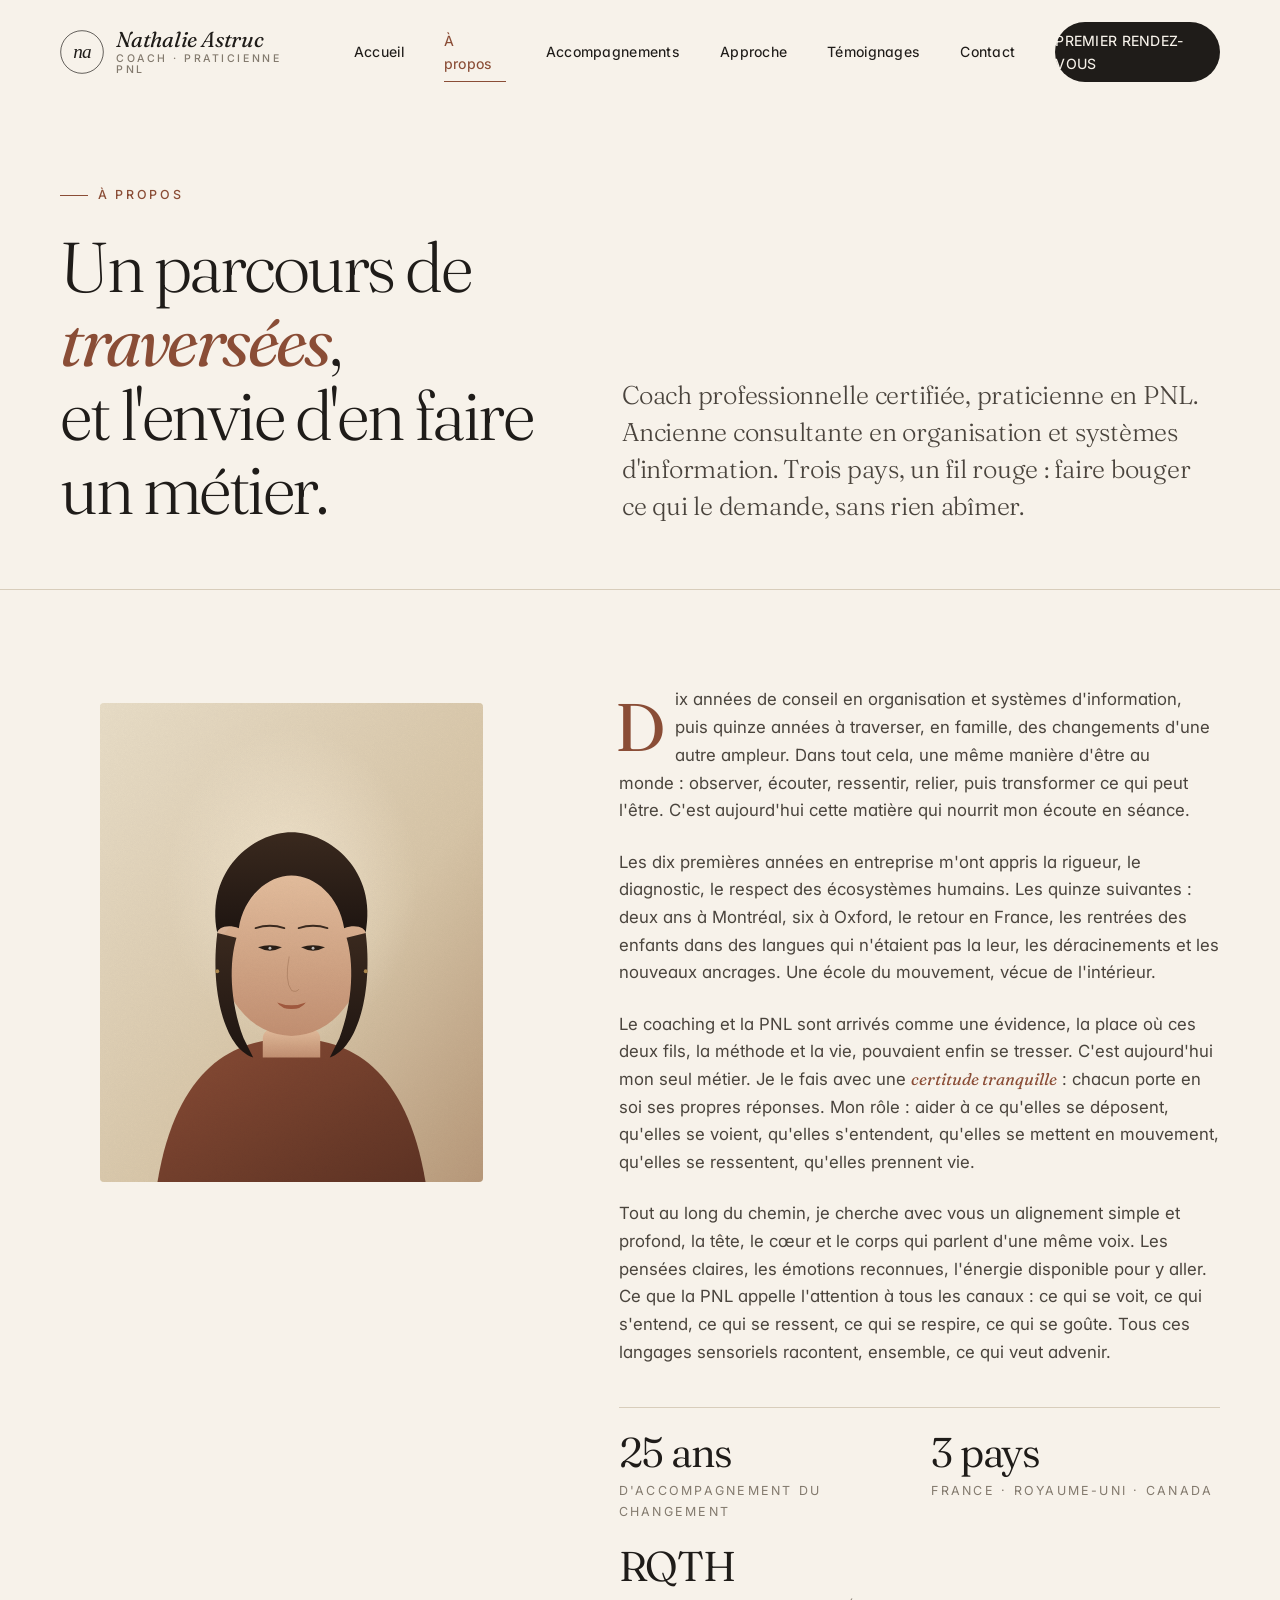
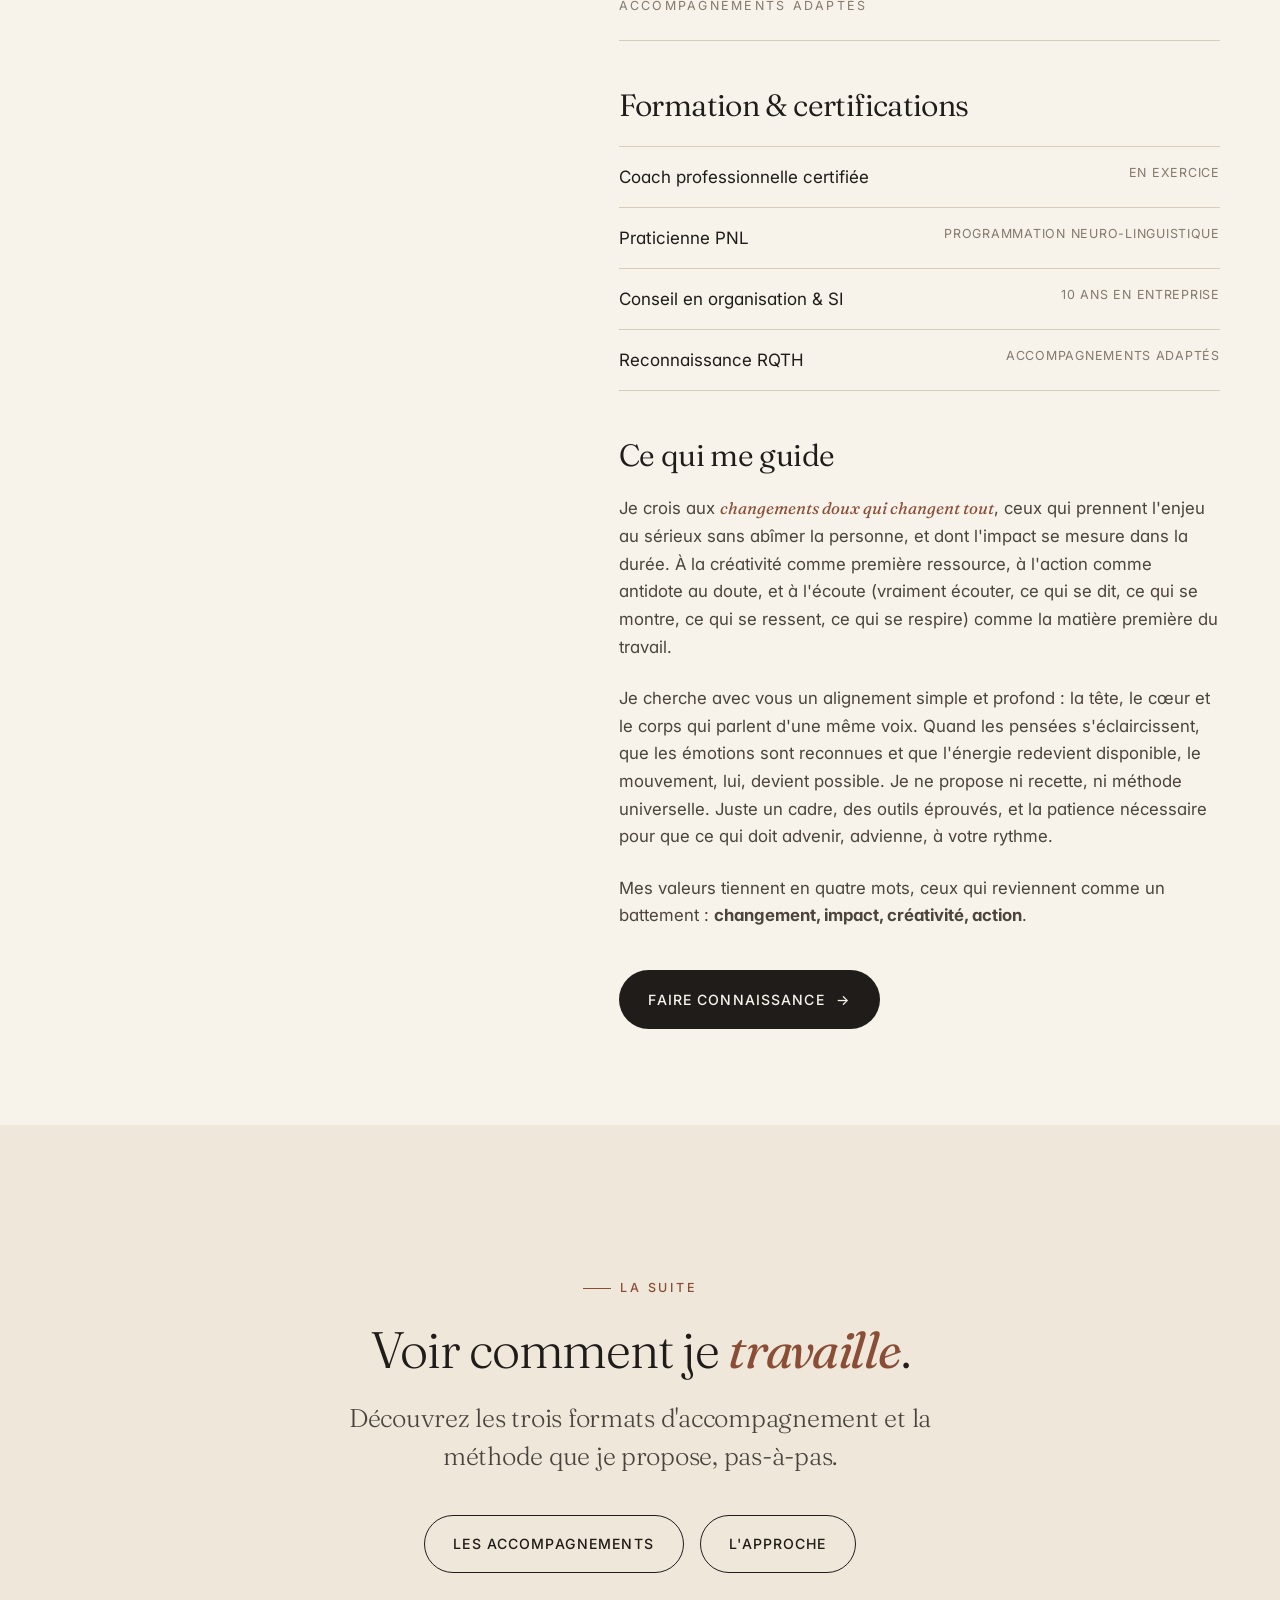
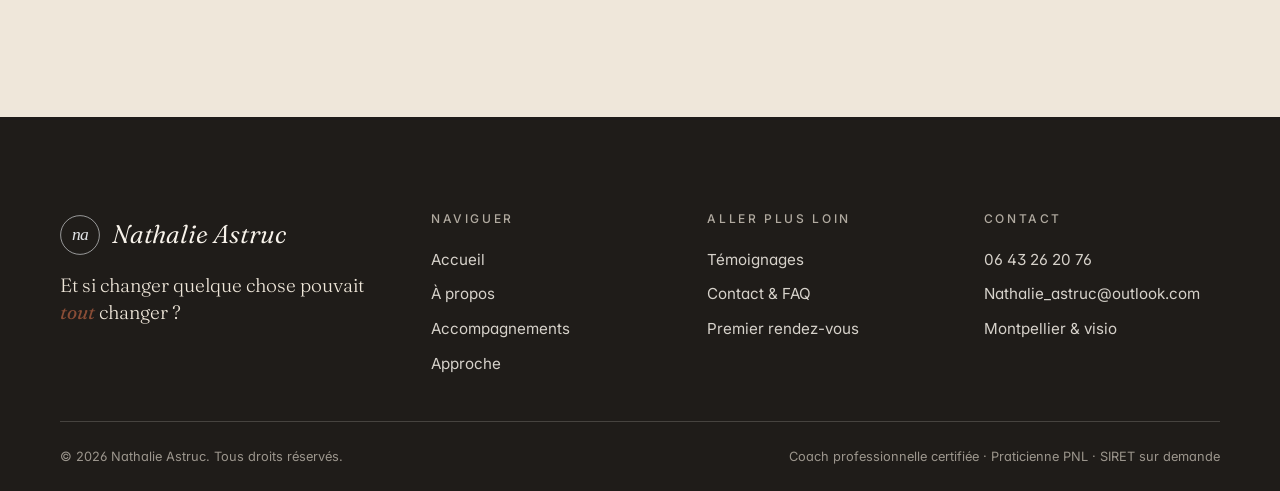
==== a-propos.html @ 358c1687 "Intégrer le logo et appliquer les retours éditoriaux - Intégration du monogramme logo.svg dans le he" ====
<!doctype html>
<html lang="fr">
<head>
<meta charset="utf-8"/>
<meta name="viewport" content="width=device-width, initial-scale=1"/>
<title>À propos · Nathalie Astruc · Coach &amp; praticienne PNL à Montpellier</title>
<meta name="description" content="Le parcours de Nathalie Astruc : 25 ans d'accompagnement du changement, de Montpellier à Oxford et Montréal. Coach professionnelle certifiée, praticienne PNL, ancienne consultante en organisation."/>
<meta name="theme-color" content="#f7f2ea"/>
<link rel="icon" href="assets/favicon.svg" type="image/svg+xml"/>
<link rel="preconnect" href="https://fonts.googleapis.com"/>
<link rel="preconnect" href="https://fonts.gstatic.com" crossorigin/>
<link href="https://fonts.googleapis.com/css2?family=Fraunces:ital,opsz,wght@0,9..144,300;0,9..144,350;0,9..144,400;0,9..144,500;1,9..144,300;1,9..144,400&family=Inter:wght@400;450;500&display=swap" rel="stylesheet"/>
<link rel="stylesheet" href="styles/main.css"/>
</head>
<body>

<header class="site-header" id="siteHeader">
  <div class="container nav-inner">
    <a class="brand" href="index.html" aria-label="Nathalie Astruc, accueil">
      <img class="brand-mark" src="assets/logo.svg" alt=""/>
      <span class="brand-text">
        <span class="b-name">Nathalie Astruc</span>
        <span class="b-role">Coach &middot; Praticienne PNL</span>
      </span>
    </a>
    <button class="nav-toggle" aria-expanded="false" aria-controls="primaryNav" aria-label="Ouvrir le menu">
      <span></span><span></span><span></span>
    </button>
    <nav class="nav" id="primaryNav" aria-label="Principale">
      <a href="index.html">Accueil</a>
      <a href="a-propos.html" aria-current="page">À propos</a>
      <a href="services.html">Accompagnements</a>
      <a href="approche.html">Approche</a>
      <a href="temoignages.html">Témoignages</a>
      <a href="contact.html">Contact</a>
      <a class="nav-cta" href="https://calendly.com/nathalie_astruc" target="_blank" rel="noopener">Premier rendez-vous</a>
    </nav>
  </div>
</header>

<main>

  <section class="page-hero">
    <div class="container">
      <div class="reveal">
        <span class="eyebrow">À propos</span>
        <h1>Un parcours de <em>traversées</em>,<br/>et l'envie d'en faire un métier.</h1>
      </div>
      <p class="lede reveal">Coach professionnelle certifiée, praticienne en PNL. Ancienne consultante en organisation et systèmes d'information. Trois pays, un fil rouge&nbsp;: faire bouger ce qui le demande, sans rien abîmer.</p>
    </div>
  </section>

  <section>
    <div class="container">
      <div class="bio reveal">
        <figure class="bio-portrait">
          <img src="assets/photo-1.jpg" alt="Portrait de Nathalie Astruc" onerror="this.onerror=null;this.src='assets/portrait.svg';"/>
        </figure>
        <div class="bio-text">
          <p>Dix années de conseil en organisation et systèmes d'information, puis quinze années à traverser, en famille, des changements d'une autre ampleur. Dans tout cela, une même manière d'être au monde&nbsp;: observer, écouter, ressentir, relier, puis transformer ce qui peut l'être. C'est aujourd'hui cette matière qui nourrit mon écoute en séance.</p>

          <p>Les dix premières années en entreprise m'ont appris la rigueur, le diagnostic, le respect des écosystèmes humains. Les quinze suivantes&nbsp;: deux ans à Montréal, six à Oxford, le retour en France, les rentrées des enfants dans des langues qui n'étaient pas la leur, les déracinements et les nouveaux ancrages. Une école du mouvement, vécue de l'intérieur.</p>

          <p>Le coaching et la PNL sont arrivés comme une évidence, la place où ces deux fils, la méthode et la vie, pouvaient enfin se tresser. C'est aujourd'hui mon seul métier. Je le fais avec une <em>certitude tranquille</em>&nbsp;: chacun porte en soi ses propres réponses. Mon rôle&nbsp;: aider à ce qu'elles se déposent, qu'elles se voient, qu'elles s'entendent, qu'elles se mettent en mouvement, qu'elles se ressentent, qu'elles prennent vie.</p>

          <p>Tout au long du chemin, je cherche avec vous un alignement simple et profond, la tête, le cœur et le corps qui parlent d'une même voix. Les pensées claires, les émotions reconnues, l'énergie disponible pour y aller. Ce que la PNL appelle l'attention à tous les canaux&nbsp;: ce qui se voit, ce qui s'entend, ce qui se ressent, ce qui se respire, ce qui se goûte. Tous ces langages sensoriels racontent, ensemble, ce qui veut advenir.</p>

          <div class="facts">
            <div class="fact">
              <span class="num">25 ans</span>
              <span class="lbl">d'accompagnement du changement</span>
            </div>
            <div class="fact">
              <span class="num">3 pays</span>
              <span class="lbl">France · Royaume-Uni · Canada</span>
            </div>
            <div class="fact">
              <span class="num">RQTH</span>
              <span class="lbl">accompagnements adaptés</span>
            </div>
          </div>

          <h3 style="margin-top:3rem">Formation &amp; certifications</h3>
          <ul class="contact-list" style="margin-top:1rem">
            <li><span>Coach professionnelle certifiée</span><span class="lbl">en exercice</span></li>
            <li><span>Praticienne PNL</span><span class="lbl">programmation neuro-linguistique</span></li>
            <li><span>Conseil en organisation &amp; SI</span><span class="lbl">10 ans en entreprise</span></li>
            <li><span>Reconnaissance RQTH</span><span class="lbl">accompagnements adaptés</span></li>
          </ul>

          <h3 style="margin-top:3rem">Ce qui me guide</h3>
          <p>Je crois aux <em>changements doux qui changent tout</em>, ceux qui prennent l'enjeu au sérieux sans abîmer la personne, et dont l'impact se mesure dans la durée. À la créativité comme première ressource, à l'action comme antidote au doute, et à l'écoute (vraiment écouter, ce qui se dit, ce qui se montre, ce qui se ressent, ce qui se respire) comme la matière première du travail.</p>

          <p>Je cherche avec vous un alignement simple et profond&nbsp;: la tête, le cœur et le corps qui parlent d'une même voix. Quand les pensées s'éclaircissent, que les émotions sont reconnues et que l'énergie redevient disponible, le mouvement, lui, devient possible. Je ne propose ni recette, ni méthode universelle. Juste un cadre, des outils éprouvés, et la patience nécessaire pour que ce qui doit advenir, advienne, à votre rythme.</p>

          <p>Mes valeurs tiennent en quatre mots, ceux qui reviennent comme un battement&nbsp;: <strong>changement, impact, créativité, action</strong>.</p>

          <div style="margin-top:2.5rem">
            <a class="btn btn-primary" href="https://calendly.com/nathalie_astruc" target="_blank" rel="noopener">Faire connaissance <span class="arrow">→</span></a>
          </div>
        </div>
      </div>
    </div>
  </section>

  <section class="alt cta-band">
    <div class="container container-narrow reveal">
      <span class="eyebrow" style="justify-content:center">La suite</span>
      <h2 style="font-weight:300">Voir comment je <em>travaille</em>.</h2>
      <p class="lede">Découvrez les trois formats d'accompagnement et la méthode que je propose, pas-à-pas.</p>
      <div style="display:flex; gap:1rem; justify-content:center; flex-wrap:wrap">
        <a class="btn btn-ghost" href="services.html">Les accompagnements</a>
        <a class="btn btn-ghost" href="approche.html">L'approche</a>
      </div>
    </div>
  </section>

</main>

<footer class="site-footer">
  <div class="container">
    <div class="footer-top">
      <div>
        <p class="footer-brand"><img class="footer-mark" src="assets/logo.svg" alt=""/>Nathalie Astruc</p>
        <p class="footer-tagline">Et si changer quelque chose pouvait <em>tout</em> changer&nbsp;?</p>
      </div>
      <div>
        <h4>Naviguer</h4>
        <a href="index.html">Accueil</a>
        <a href="a-propos.html">À propos</a>
        <a href="services.html">Accompagnements</a>
        <a href="approche.html">Approche</a>
      </div>
      <div>
        <h4>Aller plus loin</h4>
        <a href="temoignages.html">Témoignages</a>
        <a href="contact.html">Contact &amp; FAQ</a>
        <a href="https://calendly.com/nathalie_astruc" target="_blank" rel="noopener">Premier rendez-vous</a>
      </div>
      <div>
        <h4>Contact</h4>
        <a href="tel:+33643262076">06&nbsp;43&nbsp;26&nbsp;20&nbsp;76</a>
        <a href="mailto:Nathalie_astruc@outlook.com">Nathalie_astruc@outlook.com</a>
        <a href="#">Montpellier &amp; visio</a>
      </div>
    </div>
    <div class="footer-bottom">
      <span>© <span id="year">2026</span> Nathalie Astruc. Tous droits réservés.</span>
      <span>Coach professionnelle certifiée &middot; Praticienne PNL &middot; SIRET sur demande</span>
    </div>
  </div>
</footer>

<script src="scripts/main.js" defer></script>
</body>
</html>
---- styles/main.css ----
/* ==========================================================================
   Nathalie Astruc — Coach Professionnelle Certifiée & Praticienne PNL
   Design system : éditorial, terreux, généreux, haut de gamme.
   ========================================================================== */

/* --------------------------------------------------------------------------
   1. Tokens
   -------------------------------------------------------------------------- */
:root {
  /* Palette */
  --c-paper: #f7f2ea;
  --c-paper-2: #efe7da;
  --c-ink: #1f1c19;
  --c-ink-soft: #4a443d;
  --c-muted: #837a6e;
  --c-line: #d8cdbb;
  --c-terracotta: #b86b4d;
  --c-terracotta-deep: #8a4d36;
  --c-sage: #7d8a6c;
  --c-gold: #b08a4f;

  /* Typo */
  --f-serif: 'Fraunces', 'Cormorant Garamond', 'Playfair Display', Georgia, serif;
  --f-sans: 'Inter', -apple-system, BlinkMacSystemFont, 'Helvetica Neue', Arial, sans-serif;

  /* Espace */
  --space-1: 0.5rem;
  --space-2: 1rem;
  --space-3: 1.5rem;
  --space-4: 2.5rem;
  --space-5: 4rem;
  --space-6: 6rem;
  --space-7: 9rem;

  --radius: 2px;
  --radius-lg: 6px;

  --t-fast: 220ms cubic-bezier(.2,.7,.3,1);
  --t-med: 480ms cubic-bezier(.2,.7,.3,1);
  --t-slow: 900ms cubic-bezier(.2,.7,.3,1);

  --container: 1240px;
  --container-narrow: 880px;
}

/* --------------------------------------------------------------------------
   2. Reset & base
   -------------------------------------------------------------------------- */
*, *::before, *::after { box-sizing: border-box; }
html { -webkit-text-size-adjust: 100%; scroll-behavior: smooth; }
body {
  margin: 0;
  background: var(--c-paper);
  color: var(--c-ink);
  font-family: var(--f-sans);
  font-size: 17px;
  line-height: 1.65;
  font-weight: 400;
  font-feature-settings: 'ss01', 'cv11';
  -webkit-font-smoothing: antialiased;
  text-rendering: optimizeLegibility;
}
img, svg { display: block; max-width: 100%; height: auto; }
a { color: inherit; text-decoration: none; }
button { font: inherit; cursor: pointer; border: none; background: none; color: inherit; }
::selection { background: var(--c-terracotta); color: var(--c-paper); }

/* --------------------------------------------------------------------------
   3. Typographie
   -------------------------------------------------------------------------- */
h1, h2, h3, h4, h5 {
  font-family: var(--f-serif);
  font-weight: 350;
  letter-spacing: -0.02em;
  line-height: 1.05;
  margin: 0 0 var(--space-3);
  color: var(--c-ink);
}
h1 {
  font-size: clamp(2.6rem, 6vw, 5.4rem);
  font-weight: 300;
  letter-spacing: -0.035em;
}
h2 {
  font-size: clamp(2rem, 4vw, 3.4rem);
  letter-spacing: -0.025em;
}
h3 { font-size: clamp(1.4rem, 2.4vw, 2rem); }
h4 { font-size: 1.15rem; font-family: var(--f-sans); font-weight: 500; letter-spacing: 0.02em; text-transform: uppercase; }

p { margin: 0 0 1.1em; }
.lede {
  font-family: var(--f-serif);
  font-weight: 300;
  font-size: clamp(1.25rem, 2vw, 1.65rem);
  line-height: 1.45;
  color: var(--c-ink-soft);
  letter-spacing: -0.01em;
}

.eyebrow {
  display: inline-flex;
  align-items: center;
  gap: 0.6rem;
  font-family: var(--f-sans);
  font-size: 0.78rem;
  font-weight: 500;
  letter-spacing: 0.22em;
  text-transform: uppercase;
  color: var(--c-terracotta-deep);
  margin-bottom: var(--space-3);
}
.eyebrow::before {
  content: "";
  width: 28px;
  height: 1px;
  background: currentColor;
  display: inline-block;
}

em, .italic {
  font-style: italic;
  font-family: var(--f-serif);
  color: var(--c-terracotta-deep);
  font-weight: 400;
}

/* --------------------------------------------------------------------------
   4. Layout
   -------------------------------------------------------------------------- */
.container {
  width: 100%;
  max-width: var(--container);
  margin: 0 auto;
  padding: 0 var(--space-4);
}
.container-narrow { max-width: var(--container-narrow); }

section { padding: var(--space-6) 0; }
section.tight { padding: var(--space-5) 0; }

.row {
  display: grid;
  gap: var(--space-5);
}
.row-2 { grid-template-columns: repeat(2, 1fr); }
.row-3 { grid-template-columns: repeat(3, 1fr); }
@media (max-width: 880px) {
  .row-2, .row-3 { grid-template-columns: 1fr; }
  section { padding: var(--space-5) 0; }
}

.divider {
  height: 1px;
  background: var(--c-line);
  border: 0;
  margin: 0;
}

/* --------------------------------------------------------------------------
   5. Boutons
   -------------------------------------------------------------------------- */
.btn {
  display: inline-flex;
  align-items: center;
  gap: 0.7rem;
  padding: 1.05rem 1.8rem;
  font-family: var(--f-sans);
  font-size: 0.88rem;
  font-weight: 500;
  letter-spacing: 0.08em;
  text-transform: uppercase;
  border-radius: 999px;
  transition: transform var(--t-fast), background var(--t-fast), color var(--t-fast), box-shadow var(--t-fast);
  cursor: pointer;
  border: 1px solid transparent;
}
.btn .arrow {
  display: inline-block;
  transition: transform var(--t-fast);
}
.btn:hover .arrow { transform: translateX(4px); }

.btn-primary {
  background: var(--c-ink);
  color: var(--c-paper);
}
.btn-primary:hover {
  background: var(--c-terracotta-deep);
  transform: translateY(-1px);
}

.btn-ghost {
  border-color: var(--c-ink);
  color: var(--c-ink);
  background: transparent;
}
.btn-ghost:hover {
  background: var(--c-ink);
  color: var(--c-paper);
}

.btn-link {
  padding: 0;
  border-radius: 0;
  background: transparent;
  border-bottom: 1px solid var(--c-ink);
  padding-bottom: 4px;
  text-transform: none;
  letter-spacing: 0;
  font-family: var(--f-serif);
  font-style: italic;
  font-size: 1.05rem;
  font-weight: 400;
}
.btn-link:hover { color: var(--c-terracotta-deep); border-color: var(--c-terracotta-deep); }

/* --------------------------------------------------------------------------
   6. Header / Nav
   -------------------------------------------------------------------------- */
.site-header {
  position: fixed;
  top: 0; left: 0; right: 0;
  z-index: 100;
  padding: 1.4rem 0;
  background: transparent;
  transition: background var(--t-fast), padding var(--t-fast), box-shadow var(--t-fast);
}
.site-header.scrolled {
  background: rgba(247, 242, 234, 0.96);
  padding: 0.9rem 0;
  box-shadow: 0 1px 0 var(--c-line);
}
.nav-inner {
  display: flex;
  align-items: center;
  justify-content: space-between;
  gap: var(--space-4);
}
.brand {
  font-family: var(--f-serif);
  font-size: 1.35rem;
  font-weight: 400;
  letter-spacing: -0.01em;
  line-height: 1;
  display: flex;
  align-items: center;
  gap: 0.75rem;
}
.brand-mark {
  width: 44px;
  height: 44px;
  flex: none;
  display: block;
}
.brand-text {
  display: flex;
  flex-direction: column;
}
.brand .b-name { font-style: italic; }
.brand .b-role {
  font-family: var(--f-sans);
  font-size: 0.66rem;
  font-weight: 500;
  letter-spacing: 0.24em;
  text-transform: uppercase;
  color: var(--c-muted);
  margin-top: 4px;
}

.nav {
  display: flex;
  align-items: center;
  gap: var(--space-4);
}
.nav a {
  font-size: 0.88rem;
  font-weight: 450;
  letter-spacing: 0.02em;
  position: relative;
  padding: 0.4rem 0;
  transition: color var(--t-fast);
}
.nav a::after {
  content: "";
  position: absolute;
  left: 0; bottom: 0;
  height: 1px; width: 0;
  background: var(--c-terracotta-deep);
  transition: width var(--t-med);
}
.nav a:hover::after,
.nav a[aria-current="page"]::after { width: 100%; }
.nav a[aria-current="page"] { color: var(--c-terracotta-deep); }

.nav-cta {
  padding: 0.7rem 1.2rem;
  font-size: 0.78rem;
  font-weight: 500;
  letter-spacing: 0.12em;
  text-transform: uppercase;
  border-radius: 999px;
  background: var(--c-ink);
  color: var(--c-paper) !important;
  transition: background var(--t-fast);
}
.nav-cta:hover { background: var(--c-terracotta-deep); }
.nav-cta::after { display: none; }

.nav-toggle { display: none; width: 36px; height: 36px; }
.nav-toggle span {
  display: block; width: 22px; height: 1px; background: var(--c-ink);
  margin: 6px auto;
  transition: transform var(--t-fast);
}

@media (max-width: 880px) {
  .nav-toggle { display: block; }
  .nav {
    position: fixed;
    inset: 0;
    background: var(--c-paper);
    flex-direction: column;
    justify-content: center;
    align-items: center;
    gap: var(--space-3);
    transform: translateY(-100%);
    transition: transform var(--t-med);
  }
  .nav.is-open { transform: translateY(0); }
  .nav a { font-size: 1.6rem; font-family: var(--f-serif); font-weight: 350; }
  .nav-cta { font-family: var(--f-sans); font-size: 0.85rem; padding: 0.9rem 1.6rem; }
}

/* --------------------------------------------------------------------------
   7. Hero
   -------------------------------------------------------------------------- */
.hero {
  position: relative;
  min-height: 100vh;
  padding-top: 8rem;
  padding-bottom: var(--space-6);
  display: flex;
  align-items: center;
  overflow: hidden;
}
.hero-grid {
  display: grid;
  grid-template-columns: 1.1fr 1fr;
  gap: var(--space-5);
  align-items: center;
  width: 100%;
}
.hero-text { max-width: 36rem; }
.hero h1 {
  margin-bottom: var(--space-3);
}
.hero h1 .accent {
  font-style: italic;
  color: var(--c-terracotta-deep);
}
.hero-meta {
  display: flex;
  flex-wrap: wrap;
  gap: var(--space-3);
  align-items: center;
  margin-top: var(--space-4);
  color: var(--c-muted);
  font-size: 0.85rem;
  letter-spacing: 0.02em;
}
.hero-meta .dot {
  width: 4px; height: 4px; background: var(--c-muted); border-radius: 50%;
}

.hero-cta {
  display: flex;
  flex-wrap: wrap;
  gap: var(--space-2);
  margin-top: var(--space-4);
}

.hero-portrait {
  position: relative;
  aspect-ratio: 4/5;
  background: var(--c-paper-2);
  border-radius: 4px;
  overflow: hidden;
}
.hero-portrait img {
  width: 100%; height: 100%; object-fit: cover;
  filter: saturate(0.92) contrast(0.98);
}
.hero-portrait::after {
  content: "";
  position: absolute; inset: 0;
  background: linear-gradient(180deg, transparent 65%, rgba(31,28,25,0.18));
  pointer-events: none;
}
.hero-tag {
  position: absolute;
  bottom: var(--space-3);
  left: var(--space-3);
  font-family: var(--f-serif);
  font-style: italic;
  font-size: 1rem;
  color: var(--c-paper);
  letter-spacing: 0.01em;
  text-shadow: 0 2px 18px rgba(0,0,0,0.4);
}

@media (max-width: 880px) {
  .hero { min-height: auto; padding-top: 7rem; }
  .hero-grid { grid-template-columns: 1fr; }
  .hero-portrait { order: -1; aspect-ratio: 3/4; max-height: 60vh; }
}

/* Floating mark */
.mark {
  position: absolute;
  font-family: var(--f-serif);
  font-style: italic;
  font-size: clamp(8rem, 22vw, 18rem);
  line-height: 0.8;
  color: var(--c-paper-2);
  z-index: 0;
  pointer-events: none;
  user-select: none;
}
.mark.tr { top: 8rem; right: -4rem; }
.mark.bl { bottom: -3rem; left: -4rem; }

/* --------------------------------------------------------------------------
   8. Sections génériques
   -------------------------------------------------------------------------- */
.section-head {
  display: grid;
  grid-template-columns: 1fr 1.5fr;
  gap: var(--space-5);
  margin-bottom: var(--space-5);
  align-items: end;
}
.section-head .lede { margin: 0; }
@media (max-width: 880px) {
  .section-head { grid-template-columns: 1fr; gap: var(--space-2); margin-bottom: var(--space-4); }
}

.alt {
  background: var(--c-paper-2);
}
.dark {
  background: var(--c-ink);
  color: var(--c-paper);
}
.dark h1, .dark h2, .dark h3 { color: var(--c-paper); }
.dark .eyebrow { color: var(--c-paper-2); opacity: 0.85; }
.dark p, .dark .lede { color: var(--c-paper); }
.dark .lede { opacity: 0.92; }
.dark .testimonial-quote { color: var(--c-paper); }
.dark .testimonial-author { color: var(--c-paper-2); opacity: 0.8; }
.dark .testimonial-author strong { color: var(--c-paper); }
.dark em, .dark .italic { color: #e9b89c; }
.dark .btn-ghost { border-color: var(--c-paper); color: var(--c-paper); }
.dark .btn-ghost:hover { background: var(--c-paper); color: var(--c-ink); }

/* --------------------------------------------------------------------------
   9. Cartes services
   -------------------------------------------------------------------------- */
.service-card {
  border-top: 1px solid var(--c-line);
  padding: var(--space-4) 0;
  display: grid;
  grid-template-columns: 80px 1fr auto;
  gap: var(--space-4);
  align-items: start;
  transition: padding var(--t-fast);
}
.service-card:last-child { border-bottom: 1px solid var(--c-line); }
.service-card:hover { padding-left: var(--space-2); }
.service-num {
  font-family: var(--f-serif);
  font-style: italic;
  font-size: 1.5rem;
  color: var(--c-terracotta-deep);
}
.service-body h3 { margin-bottom: 0.6rem; }
.service-body p { color: var(--c-ink-soft); margin-bottom: 0; max-width: 38rem; }
.service-body ul {
  list-style: none;
  padding: 0; margin: var(--space-2) 0 0;
  display: flex; flex-wrap: wrap; gap: 0.5rem 1rem;
  font-size: 0.85rem; color: var(--c-muted);
}
.service-body ul li::before {
  content: "✦  ";
  color: var(--c-terracotta);
  font-size: 0.7em;
  vertical-align: 1px;
}
.service-arrow {
  font-size: 1.6rem;
  font-family: var(--f-serif);
  font-style: italic;
  color: var(--c-ink);
  align-self: center;
}

@media (max-width: 700px) {
  .service-card {
    grid-template-columns: 50px 1fr;
    gap: var(--space-2);
  }
  .service-arrow { display: none; }
}

/* --------------------------------------------------------------------------
   10. Approche / Process
   -------------------------------------------------------------------------- */
.process {
  display: grid;
  grid-template-columns: repeat(4, 1fr);
  gap: var(--space-3);
  counter-reset: step;
}
.process-step {
  border-top: 1px solid var(--c-line);
  padding-top: var(--space-3);
  position: relative;
}
.process-step::before {
  counter-increment: step;
  content: "0" counter(step);
  font-family: var(--f-serif);
  font-style: italic;
  font-size: 1.05rem;
  color: var(--c-terracotta-deep);
  display: block;
  margin-bottom: var(--space-2);
}
.process-step h4 {
  font-family: var(--f-serif);
  font-size: 1.4rem;
  text-transform: none;
  letter-spacing: -0.01em;
  font-weight: 350;
  margin-bottom: 0.4rem;
}
.process-step p {
  font-size: 0.95rem;
  color: var(--c-ink-soft);
  margin: 0;
}
@media (max-width: 880px) {
  .process { grid-template-columns: 1fr 1fr; }
}
@media (max-width: 560px) {
  .process { grid-template-columns: 1fr; }
}

/* --------------------------------------------------------------------------
   11. Témoignages
   -------------------------------------------------------------------------- */
.testimonial {
  padding: var(--space-5) 0;
  border-top: 1px solid var(--c-line);
}
.testimonial:last-child { border-bottom: 1px solid var(--c-line); }
.testimonial-quote {
  font-family: var(--f-serif);
  font-weight: 300;
  font-size: clamp(1.5rem, 3vw, 2.2rem);
  line-height: 1.3;
  letter-spacing: -0.015em;
  color: var(--c-ink);
  margin: 0 0 var(--space-3);
  max-width: 50rem;
}
.testimonial-quote::before {
  content: "“";
  font-size: 2em;
  line-height: 0;
  vertical-align: -0.4em;
  color: var(--c-terracotta);
  margin-right: 0.1em;
}
.testimonial-author {
  font-family: var(--f-sans);
  font-size: 0.85rem;
  letter-spacing: 0.06em;
  text-transform: uppercase;
  color: var(--c-muted);
}
.testimonial-author strong { color: var(--c-ink); font-weight: 500; }

/* --------------------------------------------------------------------------
   12. À propos
   -------------------------------------------------------------------------- */
.bio {
  display: grid;
  grid-template-columns: 1fr 1.3fr;
  gap: var(--space-6);
  align-items: start;
}
.bio-portrait {
  position: sticky;
  top: 7rem;
  aspect-ratio: 4/5;
  background: var(--c-paper-2);
  border-radius: 4px;
  overflow: hidden;
}
.bio-portrait img { width: 100%; height: 100%; object-fit: cover; }
.bio-text p { margin-bottom: 1.4em; color: var(--c-ink-soft); font-size: 1.05rem; }
.bio-text p:first-of-type::first-letter {
  font-family: var(--f-serif);
  font-size: 4.2rem;
  float: left;
  line-height: 0.9;
  margin: 0.15em 0.15em 0 -0.05em;
  color: var(--c-terracotta-deep);
  font-weight: 400;
}
@media (max-width: 880px) {
  .bio { grid-template-columns: 1fr; gap: var(--space-4); }
  .bio-portrait { position: static; max-height: 60vh; }
}

.facts {
  display: grid;
  grid-template-columns: repeat(auto-fit, minmax(220px, 1fr));
  gap: var(--space-3);
  margin: var(--space-4) 0;
  border-top: 1px solid var(--c-line);
  border-bottom: 1px solid var(--c-line);
  padding: var(--space-3) 0;
}
.fact .num {
  font-family: var(--f-serif);
  font-size: 2.6rem;
  font-weight: 350;
  letter-spacing: -0.03em;
  color: var(--c-ink);
  display: block;
  line-height: 1;
}
.fact .lbl {
  font-size: 0.78rem;
  letter-spacing: 0.18em;
  text-transform: uppercase;
  color: var(--c-muted);
  margin-top: 0.5rem;
  display: block;
}
@media (max-width: 600px) {
  .facts { grid-template-columns: 1fr; }
}

/* --------------------------------------------------------------------------
   13. FAQ
   -------------------------------------------------------------------------- */
.faq-item {
  border-top: 1px solid var(--c-line);
}
.faq-item:last-child { border-bottom: 1px solid var(--c-line); }
.faq-q {
  width: 100%;
  text-align: left;
  padding: 1.6rem 0;
  display: flex;
  align-items: center;
  justify-content: space-between;
  gap: var(--space-3);
  font-family: var(--f-serif);
  font-size: clamp(1.15rem, 2vw, 1.4rem);
  font-weight: 350;
  letter-spacing: -0.01em;
  color: var(--c-ink);
}
.faq-q .plus {
  width: 22px; height: 22px;
  position: relative; flex: none;
  transition: transform var(--t-med);
}
.faq-q .plus::before, .faq-q .plus::after {
  content: ""; position: absolute; background: var(--c-ink);
}
.faq-q .plus::before { left: 0; right: 0; top: 50%; height: 1px; }
.faq-q .plus::after { top: 0; bottom: 0; left: 50%; width: 1px; transition: opacity var(--t-fast); }
.faq-item.open .faq-q .plus::after { opacity: 0; }
.faq-item.open .faq-q .plus { transform: rotate(180deg); }
.faq-a {
  max-height: 0;
  overflow: hidden;
  transition: max-height var(--t-med);
  color: var(--c-ink-soft);
  font-size: 1rem;
}
.faq-a > div { padding: 0 0 1.6rem; max-width: 50rem; }

/* --------------------------------------------------------------------------
   14. Contact / Footer
   -------------------------------------------------------------------------- */
.contact-grid {
  display: grid;
  grid-template-columns: 1fr 1.2fr;
  gap: var(--space-6);
  align-items: start;
}
@media (max-width: 880px) {
  .contact-grid { grid-template-columns: 1fr; gap: var(--space-4); }
}
.contact-info p { color: var(--c-ink-soft); }
.contact-list {
  list-style: none;
  padding: 0; margin: var(--space-3) 0 0;
}
.contact-list li {
  border-top: 1px solid var(--c-line);
  padding: 1rem 0;
  display: flex;
  justify-content: space-between;
  gap: var(--space-2);
}
.contact-list li:last-child { border-bottom: 1px solid var(--c-line); }
.contact-list .lbl { color: var(--c-muted); letter-spacing: 0.06em; text-transform: uppercase; font-size: 0.78rem; }
.contact-list a:hover { color: var(--c-terracotta-deep); }

.form-field {
  display: flex; flex-direction: column;
  margin-bottom: var(--space-3);
}
.form-field label {
  font-size: 0.78rem;
  letter-spacing: 0.18em;
  text-transform: uppercase;
  color: var(--c-muted);
  margin-bottom: 0.5rem;
}
.form-field input,
.form-field textarea,
.form-field select {
  border: none;
  border-bottom: 1px solid var(--c-line);
  background: transparent;
  padding: 0.7rem 0;
  font-family: var(--f-sans);
  font-size: 1rem;
  color: var(--c-ink);
  transition: border-color var(--t-fast);
}
.form-field input:focus,
.form-field textarea:focus,
.form-field select:focus {
  outline: none;
  border-color: var(--c-ink);
}
.form-field textarea { min-height: 110px; resize: vertical; }
.form-row { display: grid; grid-template-columns: 1fr 1fr; gap: var(--space-3); }
@media (max-width: 600px) { .form-row { grid-template-columns: 1fr; } }
.form-msg {
  margin-top: var(--space-2);
  font-size: 0.95rem;
  color: var(--c-sage);
  font-family: var(--f-serif);
  font-style: italic;
}

.site-footer {
  background: var(--c-ink);
  color: var(--c-paper);
  padding: var(--space-6) 0 var(--space-3);
}
.footer-top {
  display: grid;
  grid-template-columns: 1.4fr 1fr 1fr 1fr;
  gap: var(--space-4);
  padding-bottom: var(--space-4);
  border-bottom: 1px solid rgba(247,242,234,0.18);
}
.footer-top h4 {
  text-transform: uppercase;
  font-size: 0.75rem;
  letter-spacing: 0.22em;
  font-weight: 500;
  color: var(--c-paper-2);
  opacity: 0.7;
  margin-bottom: var(--space-2);
}
.footer-top a {
  display: block;
  padding: 0.3rem 0;
  font-size: 0.95rem;
  color: var(--c-paper);
  opacity: 0.85;
  transition: opacity var(--t-fast), transform var(--t-fast);
}
.footer-top a:hover { opacity: 1; transform: translateX(3px); color: #e9b89c; }
.footer-brand {
  font-family: var(--f-serif);
  font-style: italic;
  font-size: 1.6rem;
  font-weight: 350;
  margin-bottom: var(--space-2);
  display: flex;
  align-items: center;
  gap: 0.75rem;
}
.footer-mark {
  width: 40px;
  height: 40px;
  flex: none;
  filter: invert(1);
}
.footer-tagline {
  font-family: var(--f-serif);
  font-size: 1.2rem;
  font-weight: 300;
  line-height: 1.4;
  color: var(--c-paper-2);
  max-width: 28rem;
}
.footer-bottom {
  display: flex;
  justify-content: space-between;
  flex-wrap: wrap;
  gap: var(--space-2);
  padding-top: var(--space-3);
  font-size: 0.8rem;
  color: var(--c-paper-2);
  opacity: 0.6;
}
@media (max-width: 880px) {
  .footer-top { grid-template-columns: 1fr 1fr; }
}
@media (max-width: 560px) {
  .footer-top { grid-template-columns: 1fr; }
}

/* --------------------------------------------------------------------------
   15. CTA bandeau
   -------------------------------------------------------------------------- */
.cta-band {
  text-align: center;
  padding: var(--space-7) 0;
}
.cta-band h2 {
  max-width: 24ch;
  margin: 0 auto var(--space-3);
  font-weight: 300;
}
.cta-band .lede { max-width: 40rem; margin: 0 auto var(--space-4); }

/* --------------------------------------------------------------------------
   16. Pages : hero secondaire
   -------------------------------------------------------------------------- */
.page-hero {
  padding: 11rem 0 var(--space-5);
  border-bottom: 1px solid var(--c-line);
}
.page-hero .container {
  display: grid;
  grid-template-columns: 1fr 1.2fr;
  gap: var(--space-5);
  align-items: end;
}
.page-hero h1 {
  font-size: clamp(2.4rem, 5.5vw, 4.6rem);
  margin: 0;
}
.page-hero .lede { margin-bottom: 0; }
@media (max-width: 880px) {
  .page-hero { padding-top: 8rem; }
  .page-hero .container { grid-template-columns: 1fr; gap: var(--space-3); }
}

/* --------------------------------------------------------------------------
   17. Animations
   -------------------------------------------------------------------------- */
.reveal {
  opacity: 0;
  transform: translateY(24px);
  transition: opacity var(--t-slow), transform var(--t-slow);
}
.reveal.in {
  opacity: 1;
  transform: translateY(0);
}
@media (prefers-reduced-motion: reduce) {
  *, *::before, *::after {
    animation-duration: 0.01ms !important;
    transition-duration: 0.01ms !important;
  }
  .reveal { opacity: 1; transform: none; }
  html { scroll-behavior: auto; }
}

/* --------------------------------------------------------------------------
   18. Marquee
   -------------------------------------------------------------------------- */
.marquee {
  overflow: hidden;
  border-top: 1px solid var(--c-line);
  border-bottom: 1px solid var(--c-line);
  padding: var(--space-2) 0;
  background: var(--c-paper);
}
.marquee-track {
  display: flex;
  gap: 3rem;
  white-space: nowrap;
  animation: scroll 38s linear infinite;
  font-family: var(--f-serif);
  font-style: italic;
  font-size: 1.25rem;
  color: var(--c-ink-soft);
}
.marquee-track span::before {
  content: "✦";
  color: var(--c-terracotta);
  margin-right: 3rem;
  font-style: normal;
}
@keyframes scroll {
  to { transform: translateX(-50%); }
}

/* --------------------------------------------------------------------------
   19. Utilities
   -------------------------------------------------------------------------- */
.mt-0 { margin-top: 0 !important; }
.mb-0 { margin-bottom: 0 !important; }
.center { text-align: center; }
.muted { color: var(--c-muted); }
.serif { font-family: var(--f-serif); }
.italic-serif { font-family: var(--f-serif); font-style: italic; }
.sr-only {
  position: absolute; width: 1px; height: 1px;
  padding: 0; margin: -1px; overflow: hidden;
  clip: rect(0,0,0,0); white-space: nowrap; border: 0;
}
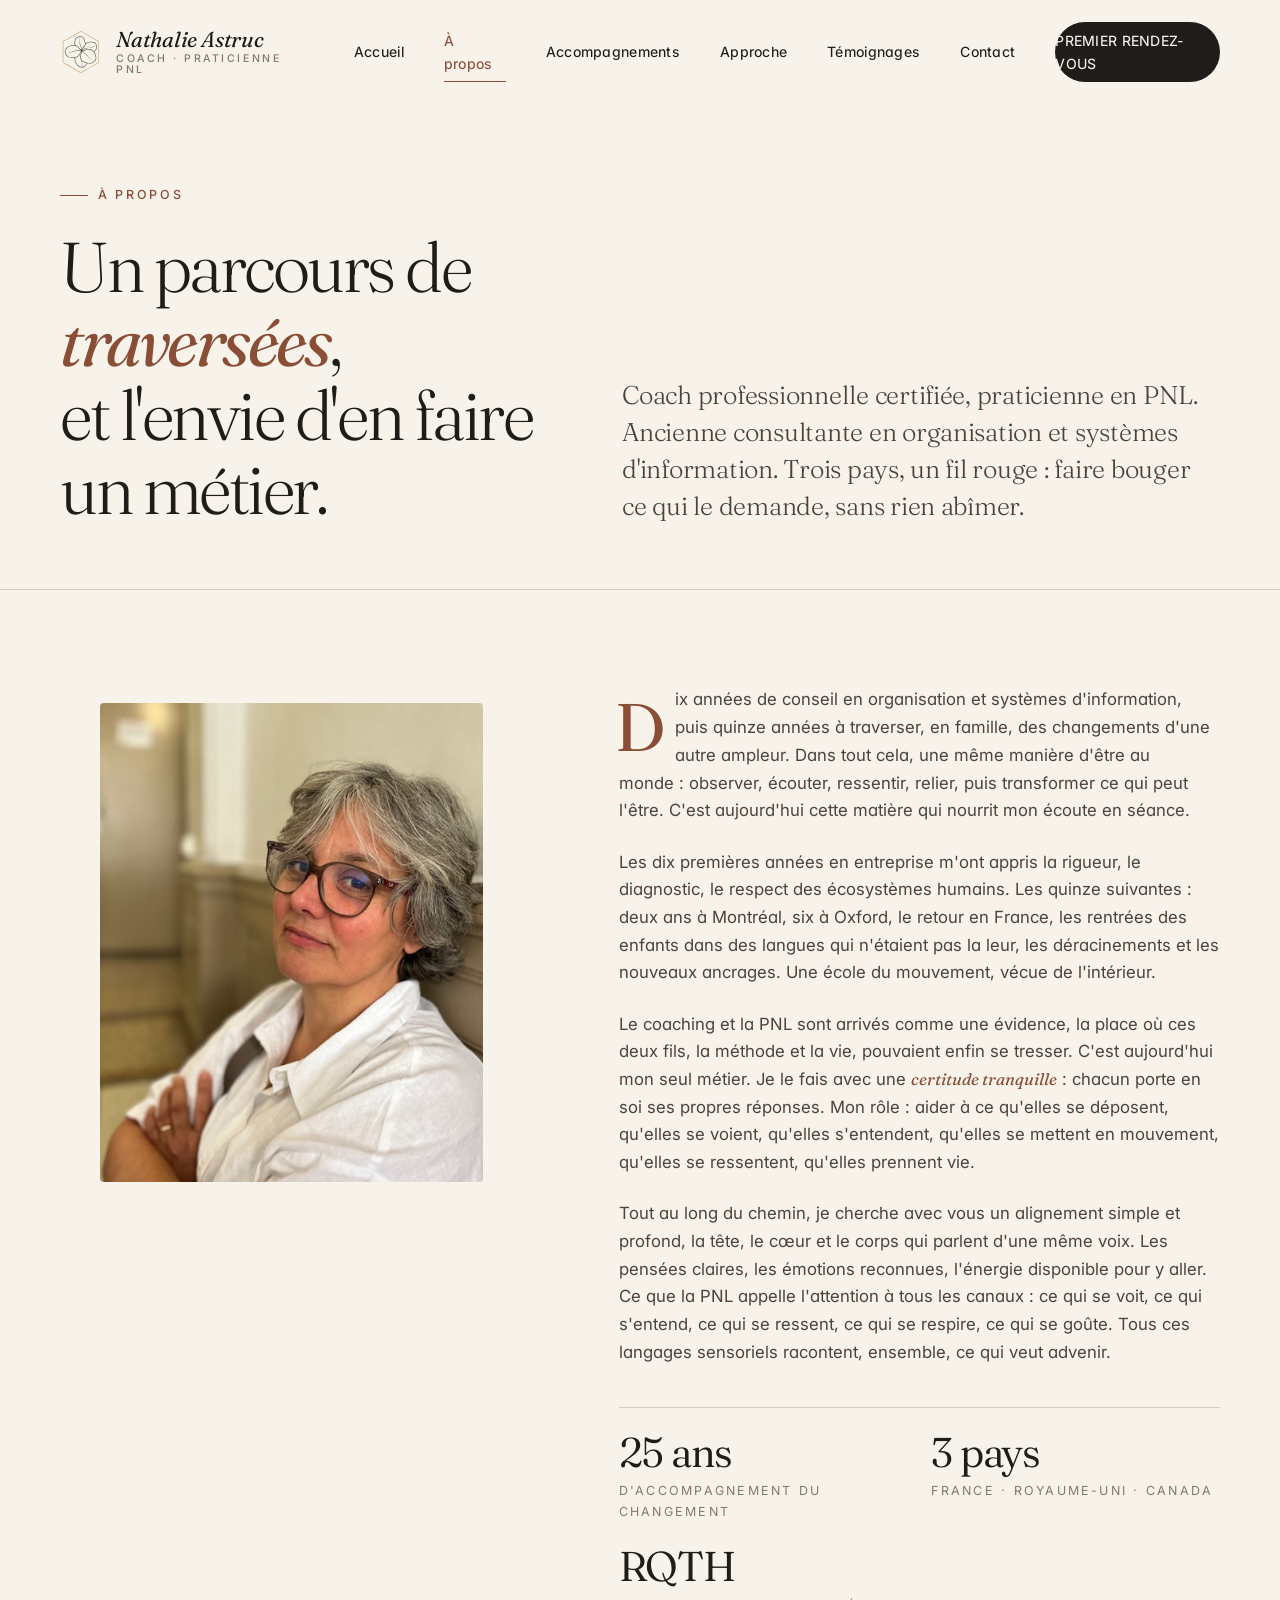
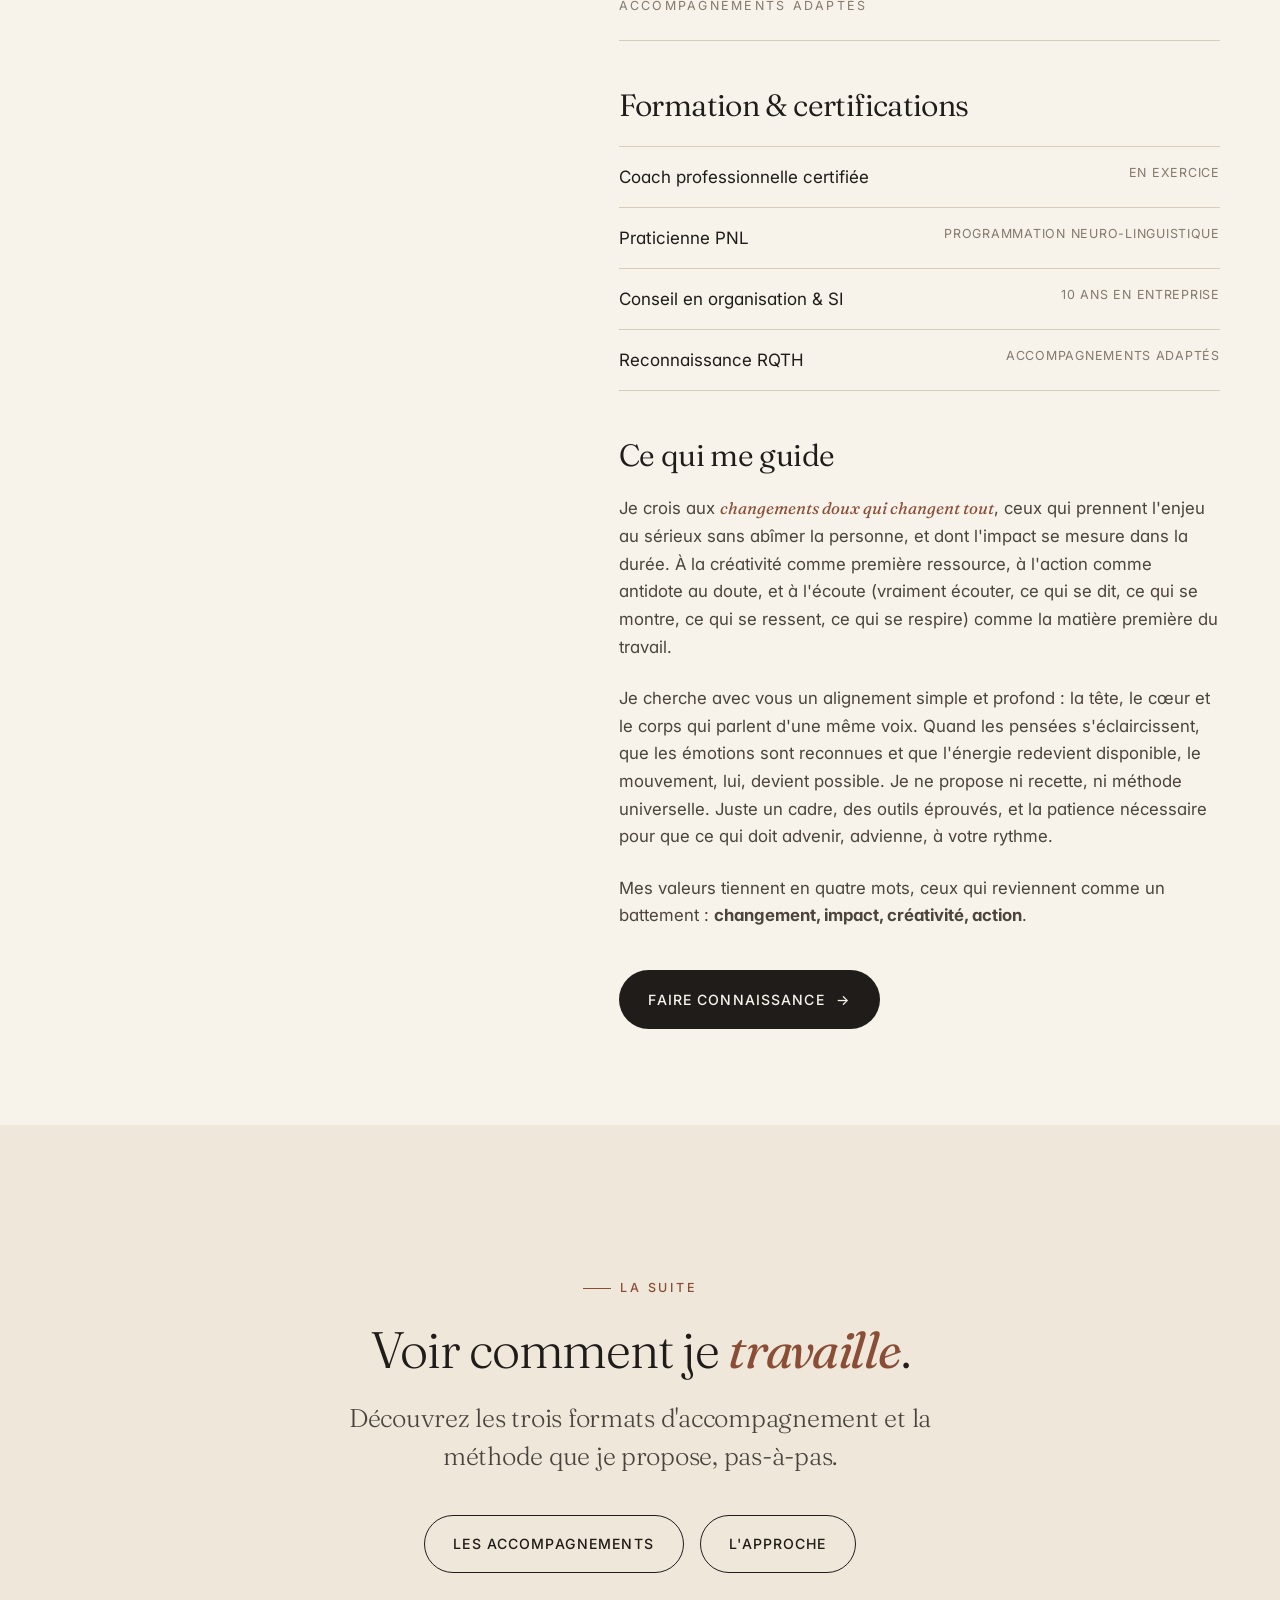
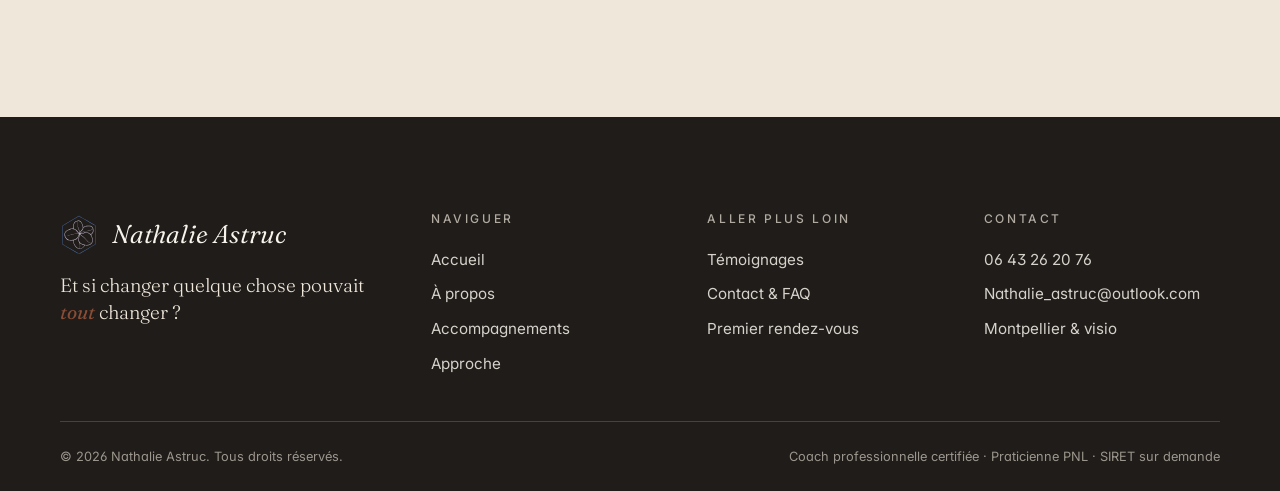
==== commit a942572e: "Utiliser portrait.jpeg comme portrait principal Remplace l'ancien placeholder photo-1.jpg et le repl" ====
--- a/a-propos.html
+++ b/a-propos.html
@@ -54,7 +54,7 @@
     <div class="container">
       <div class="bio reveal">
         <figure class="bio-portrait">
-          <img src="assets/photo-1.jpg" alt="Portrait de Nathalie Astruc" onerror="this.onerror=null;this.src='assets/portrait.svg';"/>
+          <img src="assets/portrait.jpeg" alt="Portrait de Nathalie Astruc"/>
         </figure>
         <div class="bio-text">
           <p>Dix années de conseil en organisation et systèmes d'information, puis quinze années à traverser, en famille, des changements d'une autre ampleur. Dans tout cela, une même manière d'être au monde&nbsp;: observer, écouter, ressentir, relier, puis transformer ce qui peut l'être. C'est aujourd'hui cette matière qui nourrit mon écoute en séance.</p>
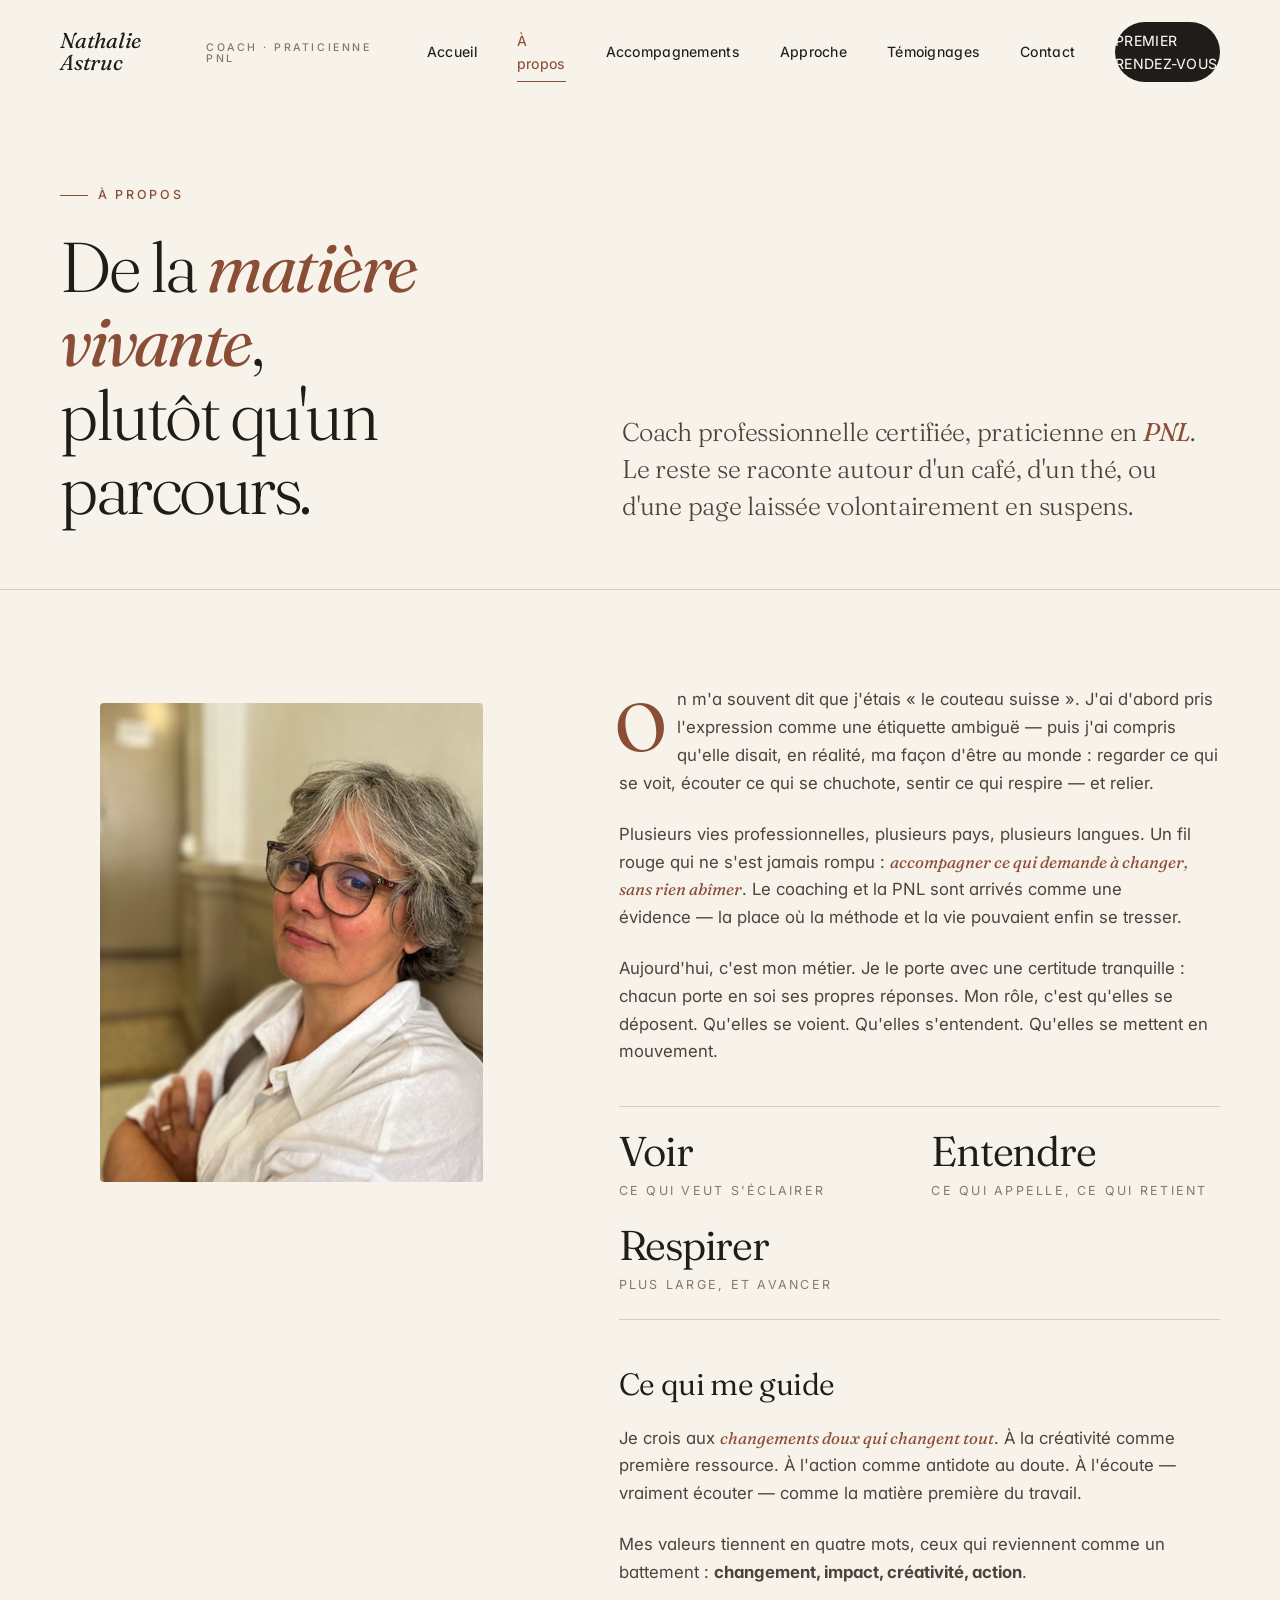
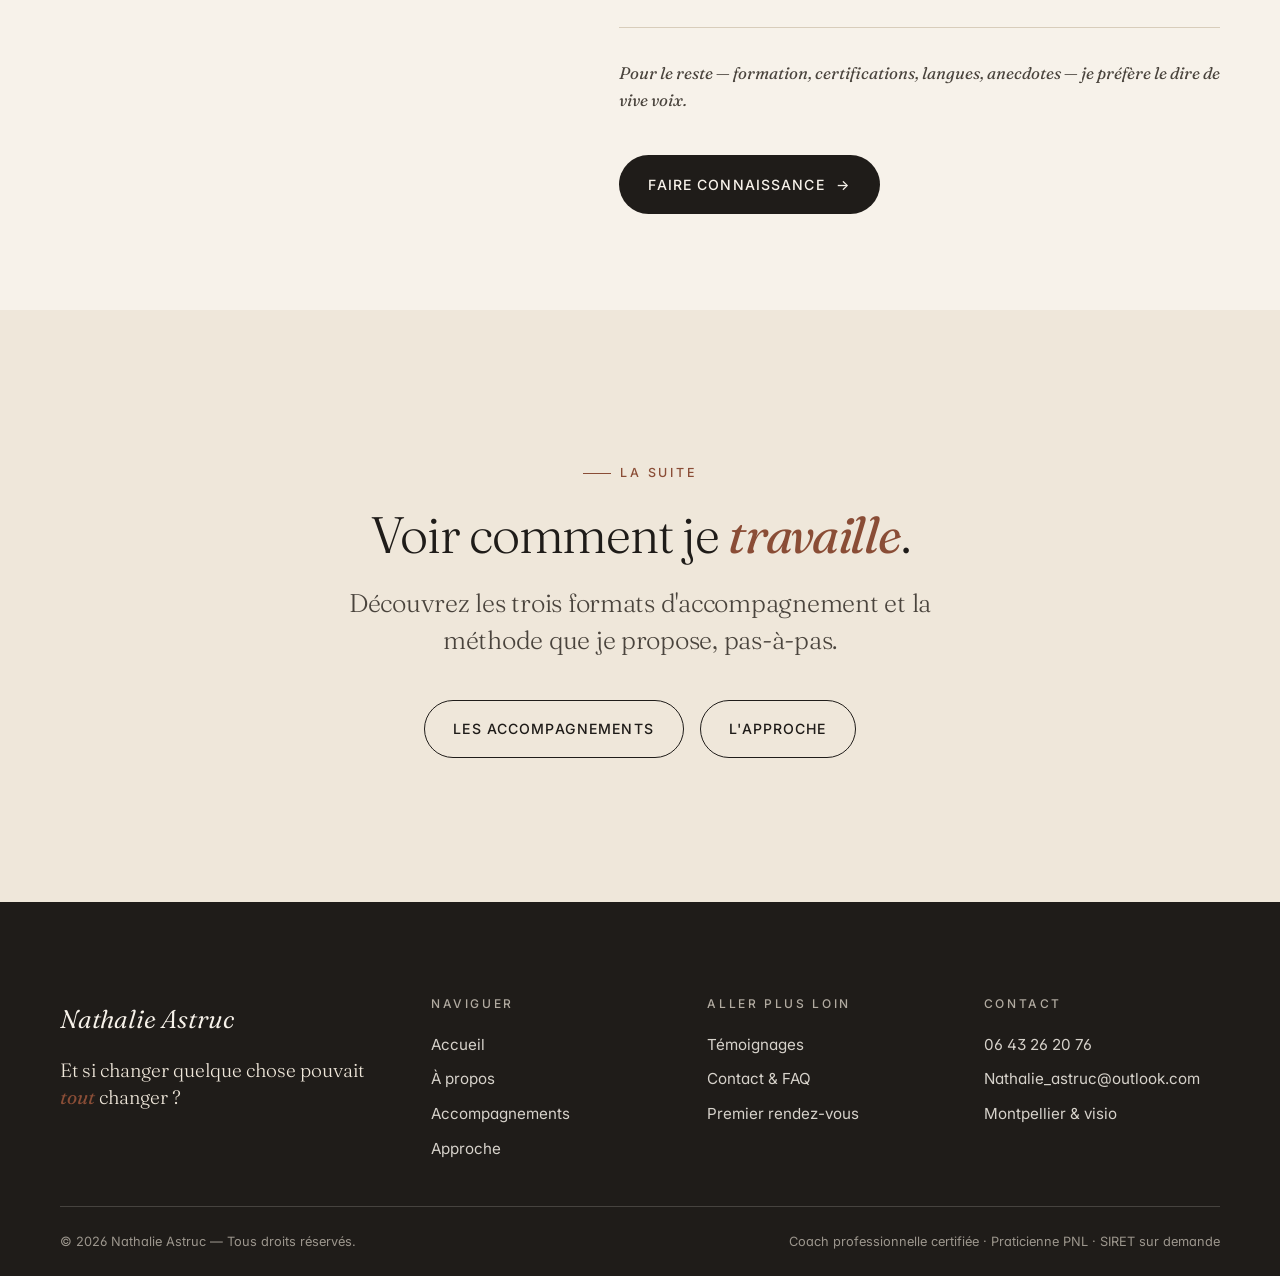
==== commit 204b8f8d: "Replace portrait SVG with portrait.jpeg Swap the illustrated SVG portrait for the real photo in the " ====
--- a/a-propos.html
+++ b/a-propos.html
@@ -3,8 +3,8 @@
 <head>
 <meta charset="utf-8"/>
 <meta name="viewport" content="width=device-width, initial-scale=1"/>
-<title>À propos · Nathalie Astruc · Coach &amp; praticienne PNL à Montpellier</title>
-<meta name="description" content="Le parcours de Nathalie Astruc : 25 ans d'accompagnement du changement, de Montpellier à Oxford et Montréal. Coach professionnelle certifiée, praticienne PNL, ancienne consultante en organisation."/>
+<title>À propos — Nathalie Astruc · Coach &amp; praticienne PNL à Montpellier</title>
+<meta name="description" content="Le parcours de Nathalie Astruc : 25 ans d'accompagnement du changement, de Montpellier à Oxford et Montréal. Coach professionnelle certifiée, praticienne PNL, journaliste de formation."/>
 <meta name="theme-color" content="#f7f2ea"/>
 <link rel="icon" href="assets/favicon.svg" type="image/svg+xml"/>
 <link rel="preconnect" href="https://fonts.googleapis.com"/>
@@ -16,12 +16,9 @@
 
 <header class="site-header" id="siteHeader">
   <div class="container nav-inner">
-    <a class="brand" href="index.html" aria-label="Nathalie Astruc, accueil">
-      <img class="brand-mark" src="assets/logo.svg" alt=""/>
-      <span class="brand-text">
-        <span class="b-name">Nathalie Astruc</span>
-        <span class="b-role">Coach &middot; Praticienne PNL</span>
-      </span>
+    <a class="brand" href="index.html" aria-label="Nathalie Astruc — accueil">
+      <span class="b-name">Nathalie Astruc</span>
+      <span class="b-role">Coach &middot; Praticienne PNL</span>
     </a>
     <button class="nav-toggle" aria-expanded="false" aria-controls="primaryNav" aria-label="Ouvrir le menu">
       <span></span><span></span><span></span>
@@ -44,9 +41,9 @@
     <div class="container">
       <div class="reveal">
         <span class="eyebrow">À propos</span>
-        <h1>Un parcours de <em>traversées</em>,<br/>et l'envie d'en faire un métier.</h1>
+        <h1>De la <em>matière vivante</em>,<br/>plutôt qu'un parcours.</h1>
       </div>
-      <p class="lede reveal">Coach professionnelle certifiée, praticienne en PNL. Ancienne consultante en organisation et systèmes d'information. Trois pays, un fil rouge&nbsp;: faire bouger ce qui le demande, sans rien abîmer.</p>
+      <p class="lede reveal">Coach professionnelle certifiée, praticienne en <em>PNL</em>. Le reste se raconte autour d'un café, d'un thé, ou d'une page laissée volontairement en suspens.</p>
     </div>
   </section>
 
@@ -54,46 +51,36 @@
     <div class="container">
       <div class="bio reveal">
         <figure class="bio-portrait">
-          <img src="assets/portrait.jpeg" alt="Portrait de Nathalie Astruc"/>
+          <img src="assets/portrait.jpeg" alt="Portrait éditorial de Nathalie Astruc"/>
         </figure>
         <div class="bio-text">
-          <p>Dix années de conseil en organisation et systèmes d'information, puis quinze années à traverser, en famille, des changements d'une autre ampleur. Dans tout cela, une même manière d'être au monde&nbsp;: observer, écouter, ressentir, relier, puis transformer ce qui peut l'être. C'est aujourd'hui cette matière qui nourrit mon écoute en séance.</p>
+          <p>On m'a souvent dit que j'étais «&nbsp;le couteau suisse&nbsp;». J'ai d'abord pris l'expression comme une étiquette ambiguë — puis j'ai compris qu'elle disait, en réalité, ma façon d'être au monde&nbsp;: regarder ce qui se voit, écouter ce qui se chuchote, sentir ce qui respire — et relier.</p>
 
-          <p>Les dix premières années en entreprise m'ont appris la rigueur, le diagnostic, le respect des écosystèmes humains. Les quinze suivantes&nbsp;: deux ans à Montréal, six à Oxford, le retour en France, les rentrées des enfants dans des langues qui n'étaient pas la leur, les déracinements et les nouveaux ancrages. Une école du mouvement, vécue de l'intérieur.</p>
+          <p>Plusieurs vies professionnelles, plusieurs pays, plusieurs langues. Un fil rouge qui ne s'est jamais rompu&nbsp;: <em>accompagner ce qui demande à changer, sans rien abîmer</em>. Le coaching et la PNL sont arrivés comme une évidence&nbsp;— la place où la méthode et la vie pouvaient enfin se tresser.</p>
 
-          <p>Le coaching et la PNL sont arrivés comme une évidence, la place où ces deux fils, la méthode et la vie, pouvaient enfin se tresser. C'est aujourd'hui mon seul métier. Je le fais avec une <em>certitude tranquille</em>&nbsp;: chacun porte en soi ses propres réponses. Mon rôle&nbsp;: aider à ce qu'elles se déposent, qu'elles se voient, qu'elles s'entendent, qu'elles se mettent en mouvement, qu'elles se ressentent, qu'elles prennent vie.</p>
-
-          <p>Tout au long du chemin, je cherche avec vous un alignement simple et profond, la tête, le cœur et le corps qui parlent d'une même voix. Les pensées claires, les émotions reconnues, l'énergie disponible pour y aller. Ce que la PNL appelle l'attention à tous les canaux&nbsp;: ce qui se voit, ce qui s'entend, ce qui se ressent, ce qui se respire, ce qui se goûte. Tous ces langages sensoriels racontent, ensemble, ce qui veut advenir.</p>
+          <p>Aujourd'hui, c'est mon métier. Je le porte avec une certitude tranquille&nbsp;: chacun porte en soi ses propres réponses. Mon rôle, c'est qu'elles se déposent. Qu'elles se voient. Qu'elles s'entendent. Qu'elles se mettent en mouvement.</p>
 
           <div class="facts">
             <div class="fact">
-              <span class="num">25 ans</span>
-              <span class="lbl">d'accompagnement du changement</span>
+              <span class="num">Voir</span>
+              <span class="lbl">ce qui veut s'éclairer</span>
             </div>
             <div class="fact">
-              <span class="num">3 pays</span>
-              <span class="lbl">France · Royaume-Uni · Canada</span>
+              <span class="num">Entendre</span>
+              <span class="lbl">ce qui appelle, ce qui retient</span>
             </div>
             <div class="fact">
-              <span class="num">RQTH</span>
-              <span class="lbl">accompagnements adaptés</span>
+              <span class="num">Respirer</span>
+              <span class="lbl">plus large, et avancer</span>
             </div>
           </div>
 
-          <h3 style="margin-top:3rem">Formation &amp; certifications</h3>
-          <ul class="contact-list" style="margin-top:1rem">
-            <li><span>Coach professionnelle certifiée</span><span class="lbl">en exercice</span></li>
-            <li><span>Praticienne PNL</span><span class="lbl">programmation neuro-linguistique</span></li>
-            <li><span>Conseil en organisation &amp; SI</span><span class="lbl">10 ans en entreprise</span></li>
-            <li><span>Reconnaissance RQTH</span><span class="lbl">accompagnements adaptés</span></li>
-          </ul>
-
           <h3 style="margin-top:3rem">Ce qui me guide</h3>
-          <p>Je crois aux <em>changements doux qui changent tout</em>, ceux qui prennent l'enjeu au sérieux sans abîmer la personne, et dont l'impact se mesure dans la durée. À la créativité comme première ressource, à l'action comme antidote au doute, et à l'écoute (vraiment écouter, ce qui se dit, ce qui se montre, ce qui se ressent, ce qui se respire) comme la matière première du travail.</p>
-
-          <p>Je cherche avec vous un alignement simple et profond&nbsp;: la tête, le cœur et le corps qui parlent d'une même voix. Quand les pensées s'éclaircissent, que les émotions sont reconnues et que l'énergie redevient disponible, le mouvement, lui, devient possible. Je ne propose ni recette, ni méthode universelle. Juste un cadre, des outils éprouvés, et la patience nécessaire pour que ce qui doit advenir, advienne, à votre rythme.</p>
+          <p>Je crois aux <em>changements doux qui changent tout</em>. À la créativité comme première ressource. À l'action comme antidote au doute. À l'écoute&nbsp;— vraiment écouter — comme la matière première du travail.</p>
 
           <p>Mes valeurs tiennent en quatre mots, ceux qui reviennent comme un battement&nbsp;: <strong>changement, impact, créativité, action</strong>.</p>
+
+          <p style="margin-top:2.5rem; font-style:italic; font-family:var(--f-serif); color:var(--c-ink-soft); border-top:1px solid var(--c-line); padding-top:2rem;">Pour le reste — formation, certifications, langues, anecdotes —&nbsp;je préfère le dire de vive voix.</p>
 
           <div style="margin-top:2.5rem">
             <a class="btn btn-primary" href="https://calendly.com/nathalie_astruc" target="_blank" rel="noopener">Faire connaissance <span class="arrow">→</span></a>
@@ -121,7 +108,7 @@
   <div class="container">
     <div class="footer-top">
       <div>
-        <p class="footer-brand"><img class="footer-mark" src="assets/logo.svg" alt=""/>Nathalie Astruc</p>
+        <p class="footer-brand">Nathalie Astruc</p>
         <p class="footer-tagline">Et si changer quelque chose pouvait <em>tout</em> changer&nbsp;?</p>
       </div>
       <div>
@@ -145,7 +132,7 @@
       </div>
     </div>
     <div class="footer-bottom">
-      <span>© <span id="year">2026</span> Nathalie Astruc. Tous droits réservés.</span>
+      <span>© <span id="year">2026</span> Nathalie Astruc — Tous droits réservés.</span>
       <span>Coach professionnelle certifiée &middot; Praticienne PNL &middot; SIRET sur demande</span>
     </div>
   </div>
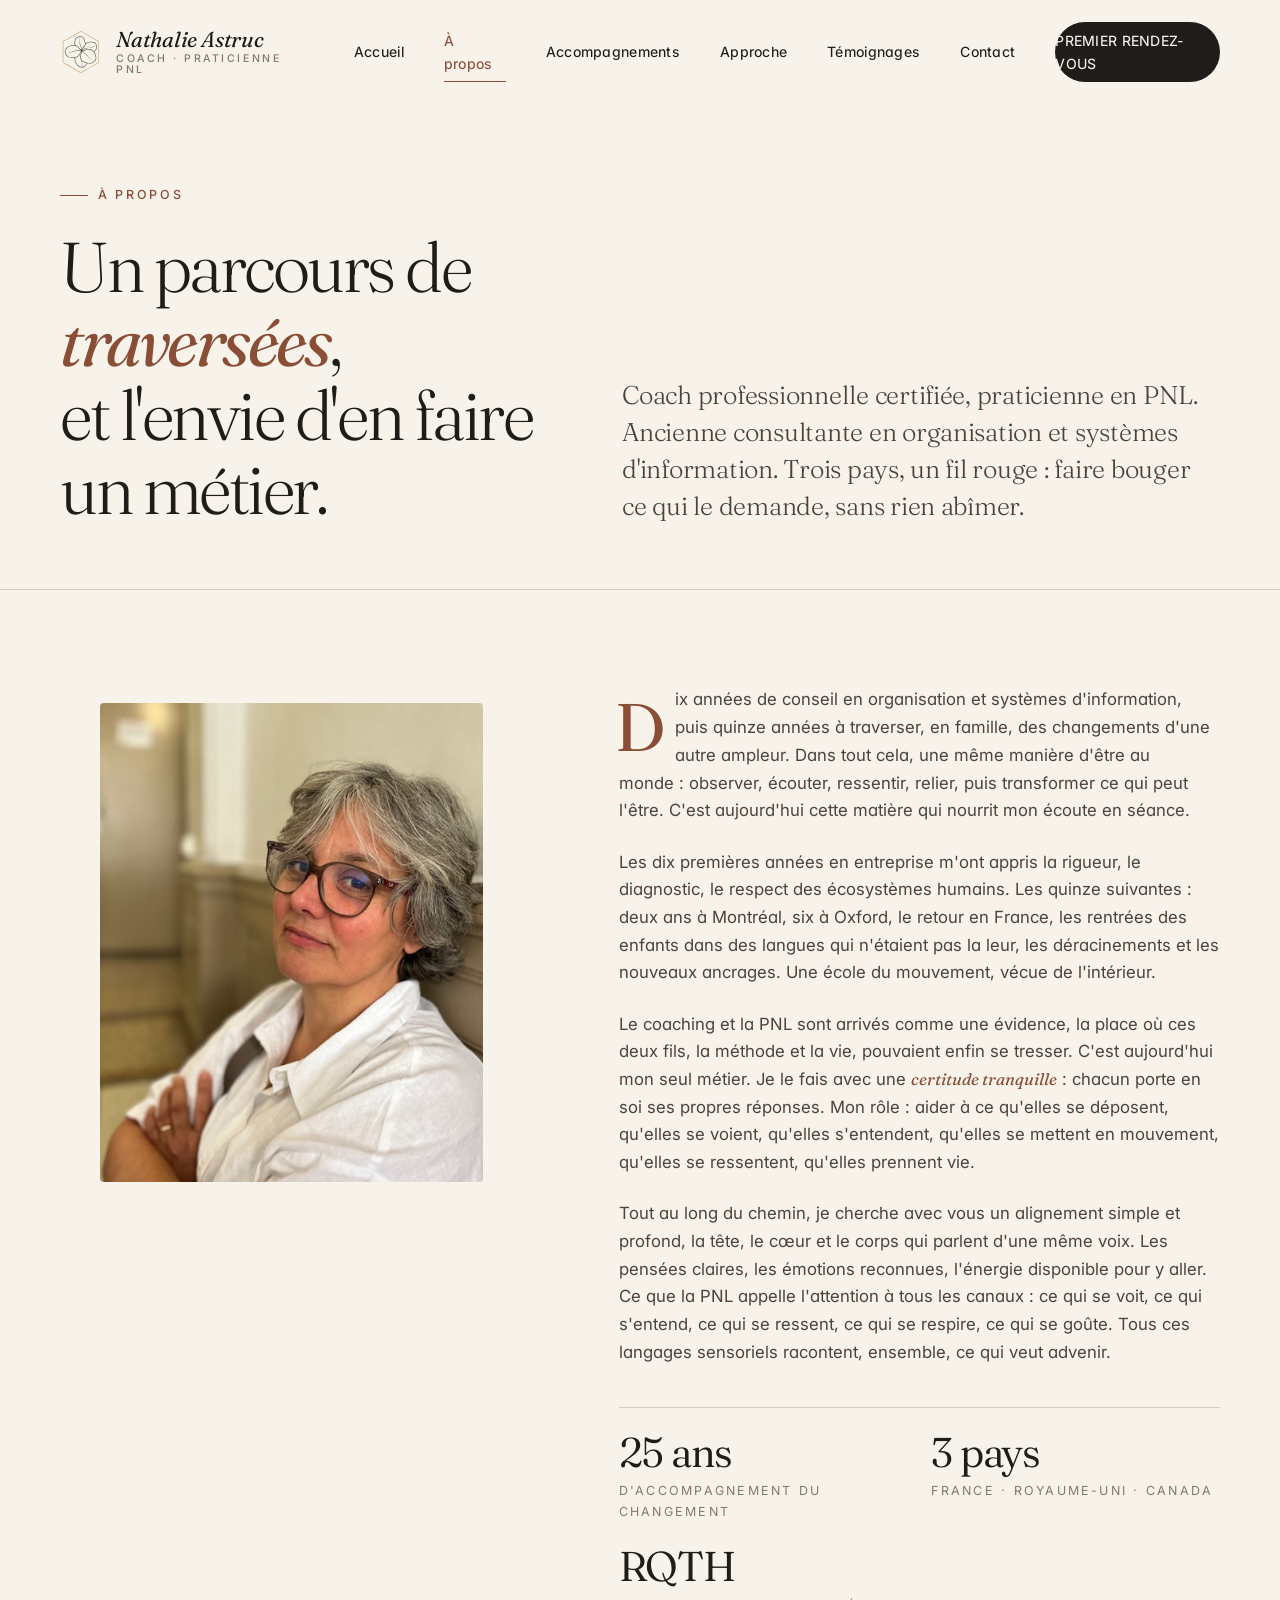
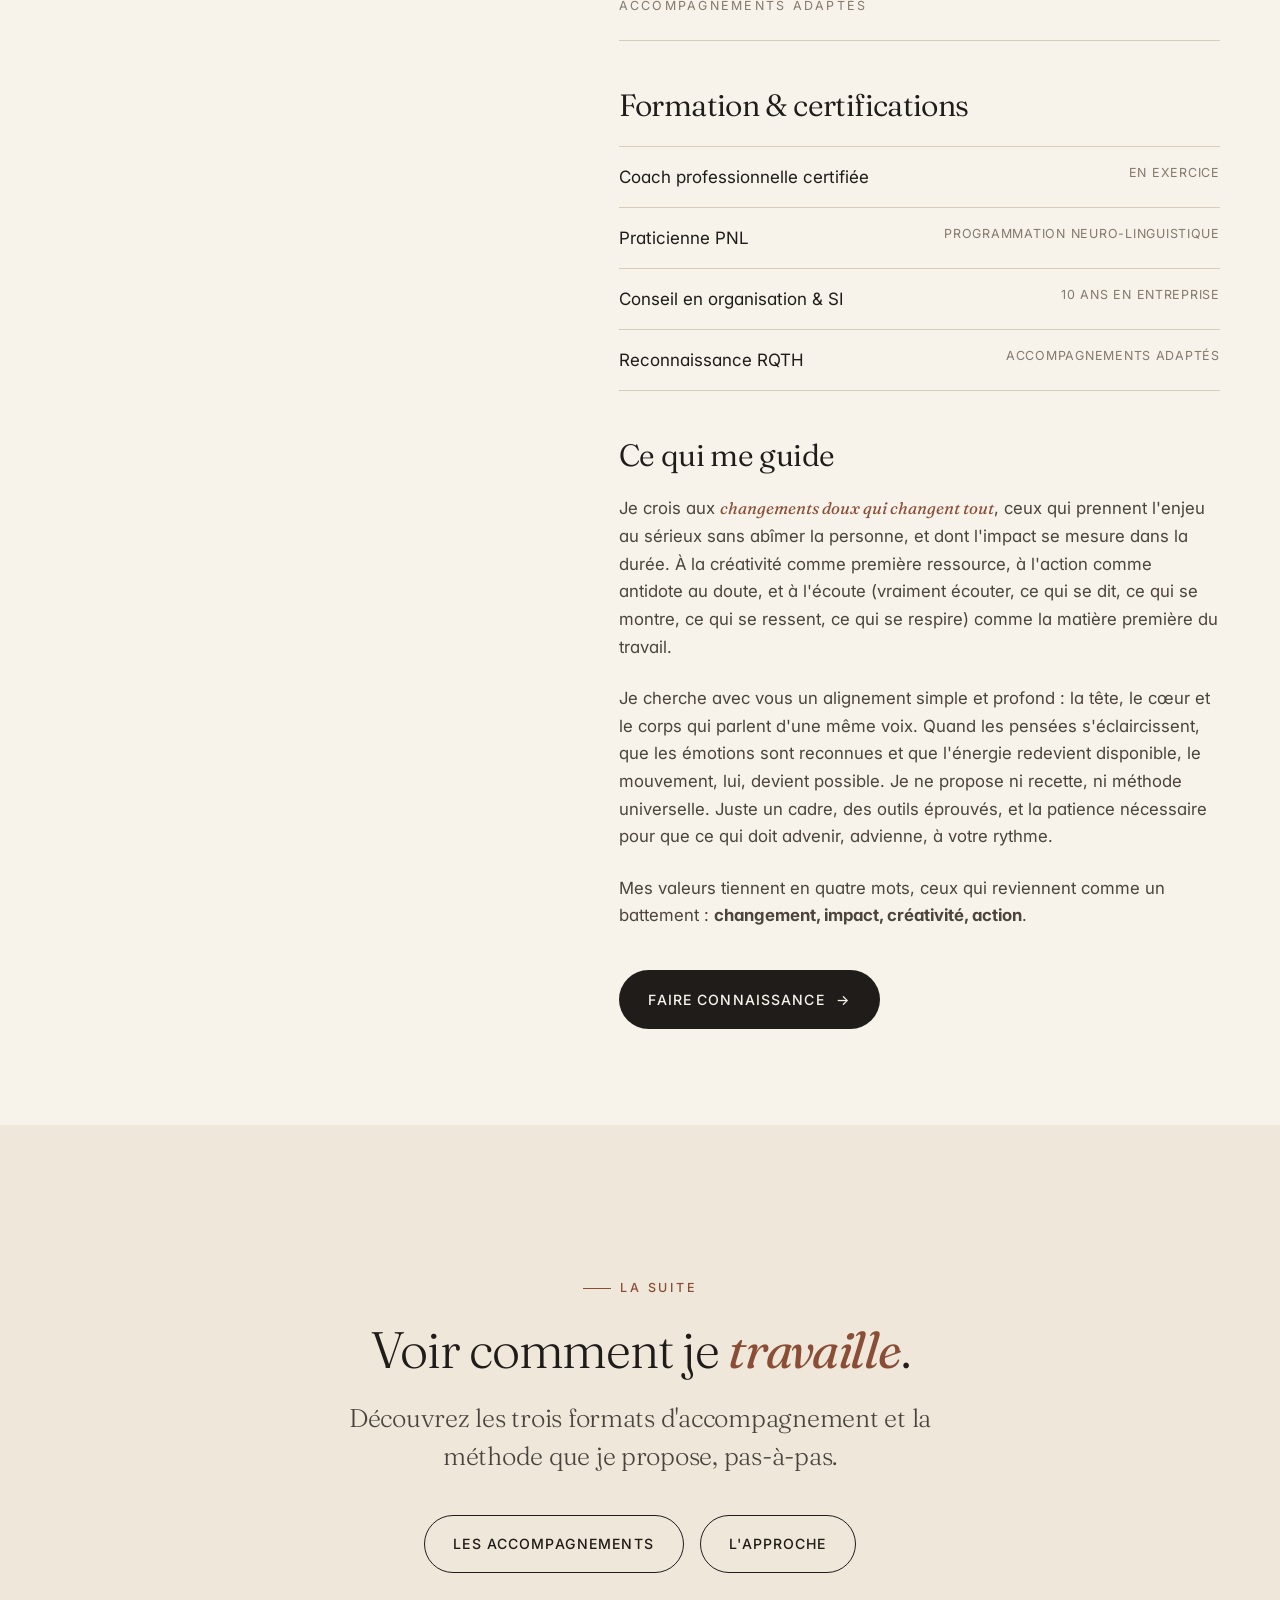
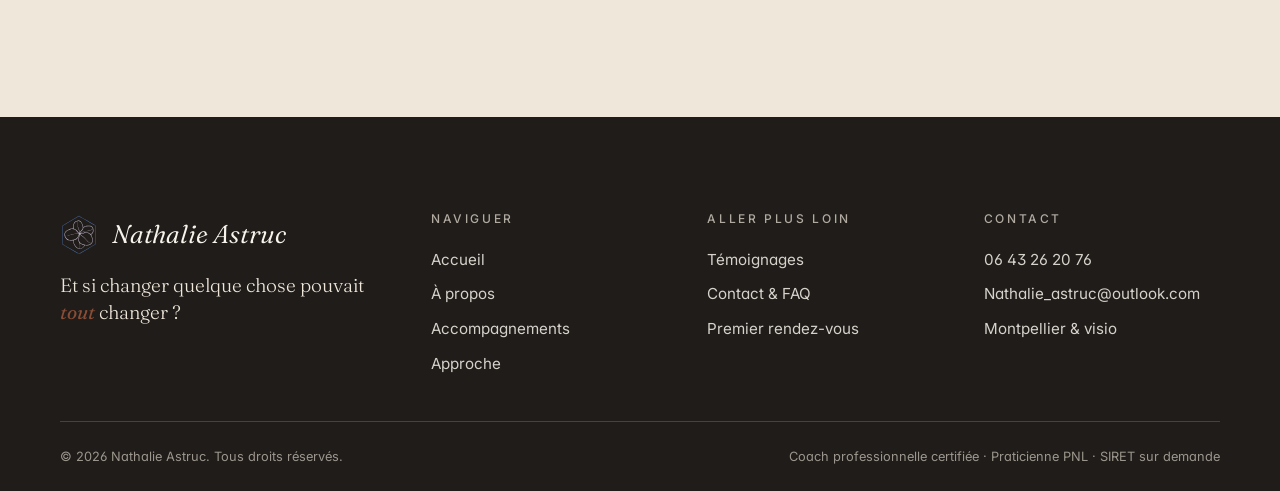
==== commit 45321887: "Add portrait.jpeg and use it as hero portrait Drops the broken photo-1.jpg reference (file didn't ex" ====
--- a/a-propos.html
+++ b/a-propos.html
@@ -3,8 +3,8 @@
 <head>
 <meta charset="utf-8"/>
 <meta name="viewport" content="width=device-width, initial-scale=1"/>
-<title>À propos — Nathalie Astruc · Coach &amp; praticienne PNL à Montpellier</title>
-<meta name="description" content="Le parcours de Nathalie Astruc : 25 ans d'accompagnement du changement, de Montpellier à Oxford et Montréal. Coach professionnelle certifiée, praticienne PNL, journaliste de formation."/>
+<title>À propos · Nathalie Astruc · Coach &amp; praticienne PNL à Montpellier</title>
+<meta name="description" content="Le parcours de Nathalie Astruc : 25 ans d'accompagnement du changement, de Montpellier à Oxford et Montréal. Coach professionnelle certifiée, praticienne PNL, ancienne consultante en organisation."/>
 <meta name="theme-color" content="#f7f2ea"/>
 <link rel="icon" href="assets/favicon.svg" type="image/svg+xml"/>
 <link rel="preconnect" href="https://fonts.googleapis.com"/>
@@ -16,9 +16,12 @@
 
 <header class="site-header" id="siteHeader">
   <div class="container nav-inner">
-    <a class="brand" href="index.html" aria-label="Nathalie Astruc — accueil">
-      <span class="b-name">Nathalie Astruc</span>
-      <span class="b-role">Coach &middot; Praticienne PNL</span>
+    <a class="brand" href="index.html" aria-label="Nathalie Astruc, accueil">
+      <img class="brand-mark" src="assets/logo.svg" alt=""/>
+      <span class="brand-text">
+        <span class="b-name">Nathalie Astruc</span>
+        <span class="b-role">Coach &middot; Praticienne PNL</span>
+      </span>
     </a>
     <button class="nav-toggle" aria-expanded="false" aria-controls="primaryNav" aria-label="Ouvrir le menu">
       <span></span><span></span><span></span>
@@ -41,9 +44,9 @@
     <div class="container">
       <div class="reveal">
         <span class="eyebrow">À propos</span>
-        <h1>De la <em>matière vivante</em>,<br/>plutôt qu'un parcours.</h1>
+        <h1>Un parcours de <em>traversées</em>,<br/>et l'envie d'en faire un métier.</h1>
       </div>
-      <p class="lede reveal">Coach professionnelle certifiée, praticienne en <em>PNL</em>. Le reste se raconte autour d'un café, d'un thé, ou d'une page laissée volontairement en suspens.</p>
+      <p class="lede reveal">Coach professionnelle certifiée, praticienne en PNL. Ancienne consultante en organisation et systèmes d'information. Trois pays, un fil rouge&nbsp;: faire bouger ce qui le demande, sans rien abîmer.</p>
     </div>
   </section>
 
@@ -51,36 +54,46 @@
     <div class="container">
       <div class="bio reveal">
         <figure class="bio-portrait">
-          <img src="assets/portrait.jpeg" alt="Portrait éditorial de Nathalie Astruc"/>
+          <img src="assets/portrait.jpeg" alt="Portrait de Nathalie Astruc"/>
         </figure>
         <div class="bio-text">
-          <p>On m'a souvent dit que j'étais «&nbsp;le couteau suisse&nbsp;». J'ai d'abord pris l'expression comme une étiquette ambiguë — puis j'ai compris qu'elle disait, en réalité, ma façon d'être au monde&nbsp;: regarder ce qui se voit, écouter ce qui se chuchote, sentir ce qui respire — et relier.</p>
+          <p>Dix années de conseil en organisation et systèmes d'information, puis quinze années à traverser, en famille, des changements d'une autre ampleur. Dans tout cela, une même manière d'être au monde&nbsp;: observer, écouter, ressentir, relier, puis transformer ce qui peut l'être. C'est aujourd'hui cette matière qui nourrit mon écoute en séance.</p>
 
-          <p>Plusieurs vies professionnelles, plusieurs pays, plusieurs langues. Un fil rouge qui ne s'est jamais rompu&nbsp;: <em>accompagner ce qui demande à changer, sans rien abîmer</em>. Le coaching et la PNL sont arrivés comme une évidence&nbsp;— la place où la méthode et la vie pouvaient enfin se tresser.</p>
+          <p>Les dix premières années en entreprise m'ont appris la rigueur, le diagnostic, le respect des écosystèmes humains. Les quinze suivantes&nbsp;: deux ans à Montréal, six à Oxford, le retour en France, les rentrées des enfants dans des langues qui n'étaient pas la leur, les déracinements et les nouveaux ancrages. Une école du mouvement, vécue de l'intérieur.</p>
 
-          <p>Aujourd'hui, c'est mon métier. Je le porte avec une certitude tranquille&nbsp;: chacun porte en soi ses propres réponses. Mon rôle, c'est qu'elles se déposent. Qu'elles se voient. Qu'elles s'entendent. Qu'elles se mettent en mouvement.</p>
+          <p>Le coaching et la PNL sont arrivés comme une évidence, la place où ces deux fils, la méthode et la vie, pouvaient enfin se tresser. C'est aujourd'hui mon seul métier. Je le fais avec une <em>certitude tranquille</em>&nbsp;: chacun porte en soi ses propres réponses. Mon rôle&nbsp;: aider à ce qu'elles se déposent, qu'elles se voient, qu'elles s'entendent, qu'elles se mettent en mouvement, qu'elles se ressentent, qu'elles prennent vie.</p>
+
+          <p>Tout au long du chemin, je cherche avec vous un alignement simple et profond, la tête, le cœur et le corps qui parlent d'une même voix. Les pensées claires, les émotions reconnues, l'énergie disponible pour y aller. Ce que la PNL appelle l'attention à tous les canaux&nbsp;: ce qui se voit, ce qui s'entend, ce qui se ressent, ce qui se respire, ce qui se goûte. Tous ces langages sensoriels racontent, ensemble, ce qui veut advenir.</p>
 
           <div class="facts">
             <div class="fact">
-              <span class="num">Voir</span>
-              <span class="lbl">ce qui veut s'éclairer</span>
+              <span class="num">25 ans</span>
+              <span class="lbl">d'accompagnement du changement</span>
             </div>
             <div class="fact">
-              <span class="num">Entendre</span>
-              <span class="lbl">ce qui appelle, ce qui retient</span>
+              <span class="num">3 pays</span>
+              <span class="lbl">France · Royaume-Uni · Canada</span>
             </div>
             <div class="fact">
-              <span class="num">Respirer</span>
-              <span class="lbl">plus large, et avancer</span>
+              <span class="num">RQTH</span>
+              <span class="lbl">accompagnements adaptés</span>
             </div>
           </div>
 
+          <h3 style="margin-top:3rem">Formation &amp; certifications</h3>
+          <ul class="contact-list" style="margin-top:1rem">
+            <li><span>Coach professionnelle certifiée</span><span class="lbl">en exercice</span></li>
+            <li><span>Praticienne PNL</span><span class="lbl">programmation neuro-linguistique</span></li>
+            <li><span>Conseil en organisation &amp; SI</span><span class="lbl">10 ans en entreprise</span></li>
+            <li><span>Reconnaissance RQTH</span><span class="lbl">accompagnements adaptés</span></li>
+          </ul>
+
           <h3 style="margin-top:3rem">Ce qui me guide</h3>
-          <p>Je crois aux <em>changements doux qui changent tout</em>. À la créativité comme première ressource. À l'action comme antidote au doute. À l'écoute&nbsp;— vraiment écouter — comme la matière première du travail.</p>
+          <p>Je crois aux <em>changements doux qui changent tout</em>, ceux qui prennent l'enjeu au sérieux sans abîmer la personne, et dont l'impact se mesure dans la durée. À la créativité comme première ressource, à l'action comme antidote au doute, et à l'écoute (vraiment écouter, ce qui se dit, ce qui se montre, ce qui se ressent, ce qui se respire) comme la matière première du travail.</p>
+
+          <p>Je cherche avec vous un alignement simple et profond&nbsp;: la tête, le cœur et le corps qui parlent d'une même voix. Quand les pensées s'éclaircissent, que les émotions sont reconnues et que l'énergie redevient disponible, le mouvement, lui, devient possible. Je ne propose ni recette, ni méthode universelle. Juste un cadre, des outils éprouvés, et la patience nécessaire pour que ce qui doit advenir, advienne, à votre rythme.</p>
 
           <p>Mes valeurs tiennent en quatre mots, ceux qui reviennent comme un battement&nbsp;: <strong>changement, impact, créativité, action</strong>.</p>
-
-          <p style="margin-top:2.5rem; font-style:italic; font-family:var(--f-serif); color:var(--c-ink-soft); border-top:1px solid var(--c-line); padding-top:2rem;">Pour le reste — formation, certifications, langues, anecdotes —&nbsp;je préfère le dire de vive voix.</p>
 
           <div style="margin-top:2.5rem">
             <a class="btn btn-primary" href="https://calendly.com/nathalie_astruc" target="_blank" rel="noopener">Faire connaissance <span class="arrow">→</span></a>
@@ -108,7 +121,7 @@
   <div class="container">
     <div class="footer-top">
       <div>
-        <p class="footer-brand">Nathalie Astruc</p>
+        <p class="footer-brand"><img class="footer-mark" src="assets/logo.svg" alt=""/>Nathalie Astruc</p>
         <p class="footer-tagline">Et si changer quelque chose pouvait <em>tout</em> changer&nbsp;?</p>
       </div>
       <div>
@@ -132,7 +145,7 @@
       </div>
     </div>
     <div class="footer-bottom">
-      <span>© <span id="year">2026</span> Nathalie Astruc — Tous droits réservés.</span>
+      <span>© <span id="year">2026</span> Nathalie Astruc. Tous droits réservés.</span>
       <span>Coach professionnelle certifiée &middot; Praticienne PNL &middot; SIRET sur demande</span>
     </div>
   </div>
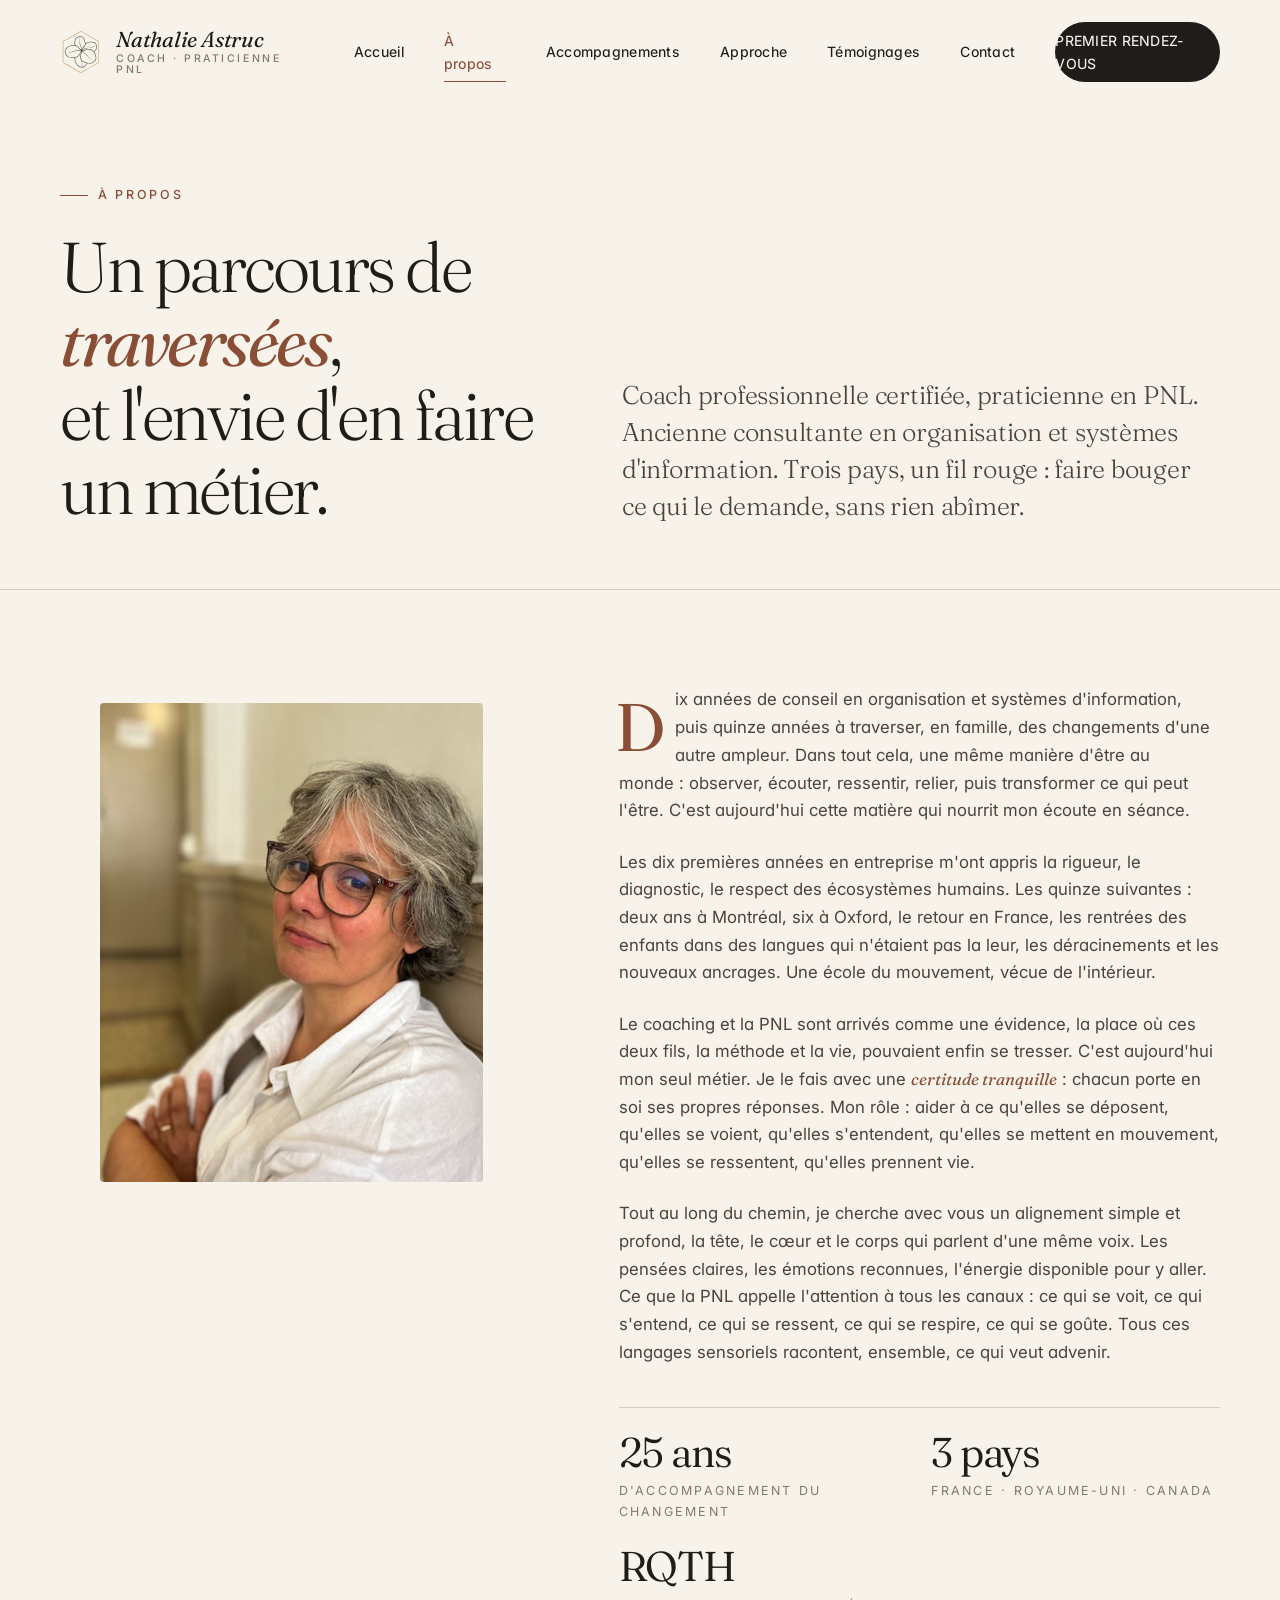
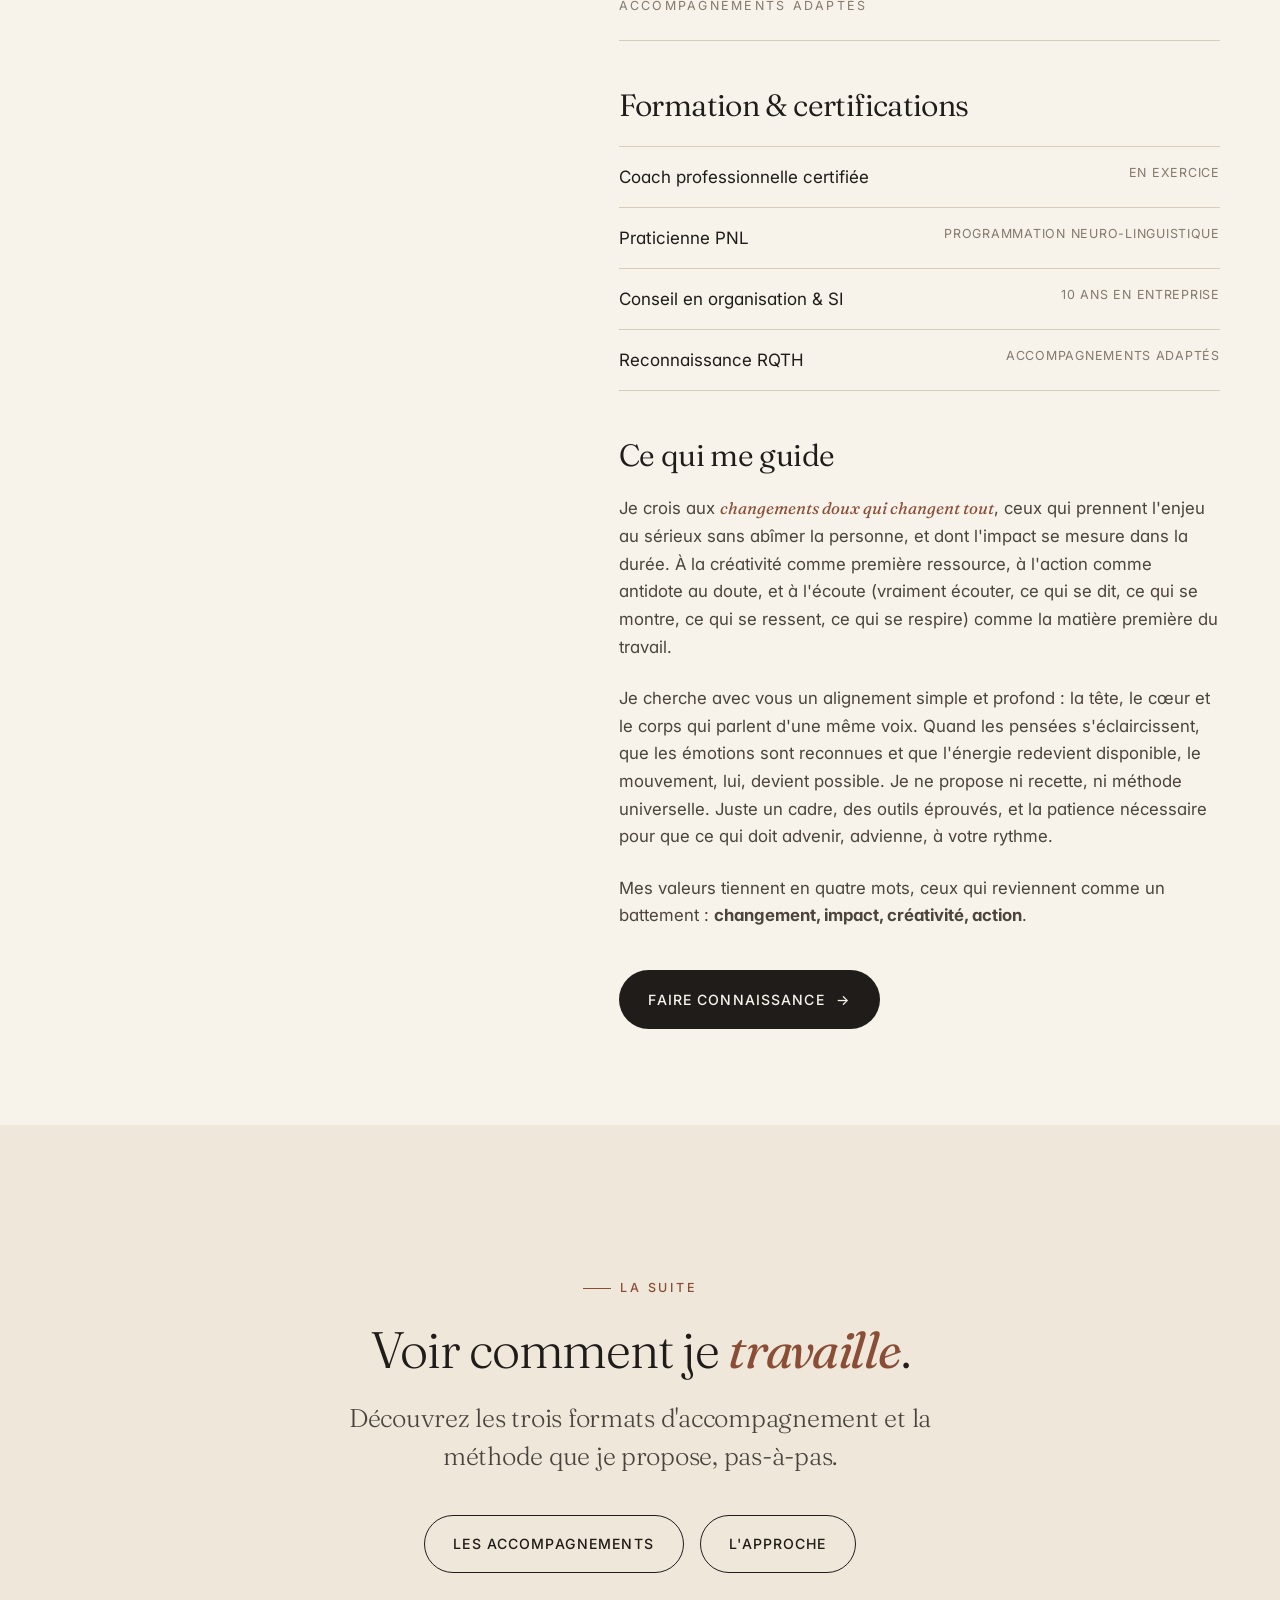
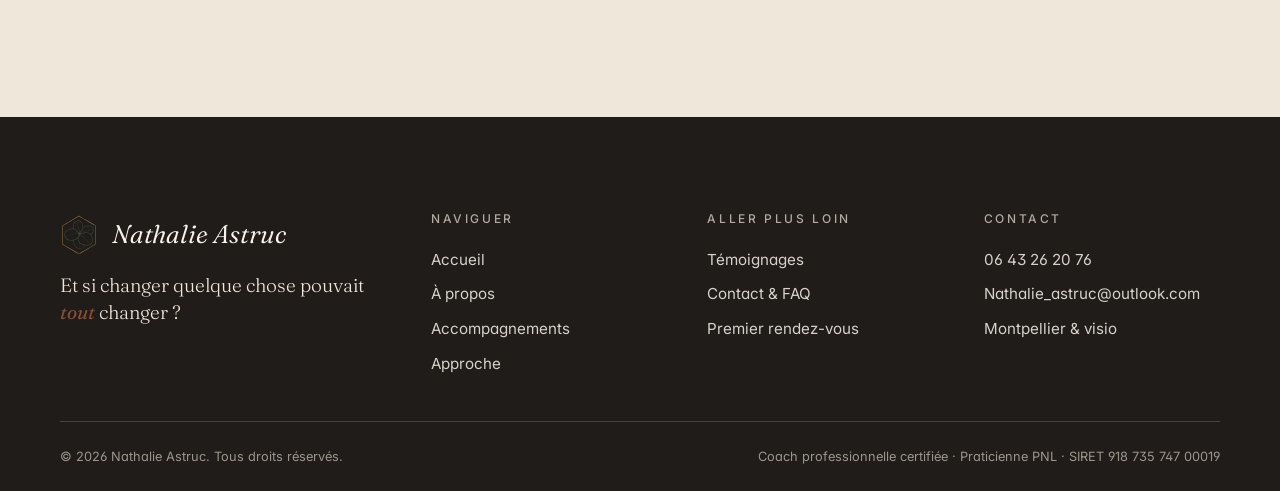
==== commit 2aabd909: "Ajuster page Accompagnements, FAQ, lisibilité et SIRET - Accompagnements : remettre le bloc « Pour q" ====
--- a/a-propos.html
+++ b/a-propos.html
@@ -146,7 +146,7 @@
     </div>
     <div class="footer-bottom">
       <span>© <span id="year">2026</span> Nathalie Astruc. Tous droits réservés.</span>
-      <span>Coach professionnelle certifiée &middot; Praticienne PNL &middot; SIRET sur demande</span>
+      <span>Coach professionnelle certifiée &middot; Praticienne PNL &middot; SIRET 918&nbsp;735&nbsp;747&nbsp;00019</span>
     </div>
   </div>
 </footer>
--- a/styles/main.css
+++ b/styles/main.css
@@ -404,9 +404,9 @@
   font-family: var(--f-serif);
   font-style: italic;
   font-size: 1rem;
-  color: var(--c-paper);
+  color: var(--c-ink);
   letter-spacing: 0.01em;
-  text-shadow: 0 2px 18px rgba(0,0,0,0.4);
+  text-shadow: 0 1px 14px rgba(247,242,234,0.85), 0 0 3px rgba(247,242,234,0.7);
 }
 
 @media (max-width: 880px) {
@@ -809,7 +809,6 @@
   width: 40px;
   height: 40px;
   flex: none;
-  filter: invert(1);
 }
 .footer-tagline {
   font-family: var(--f-serif);
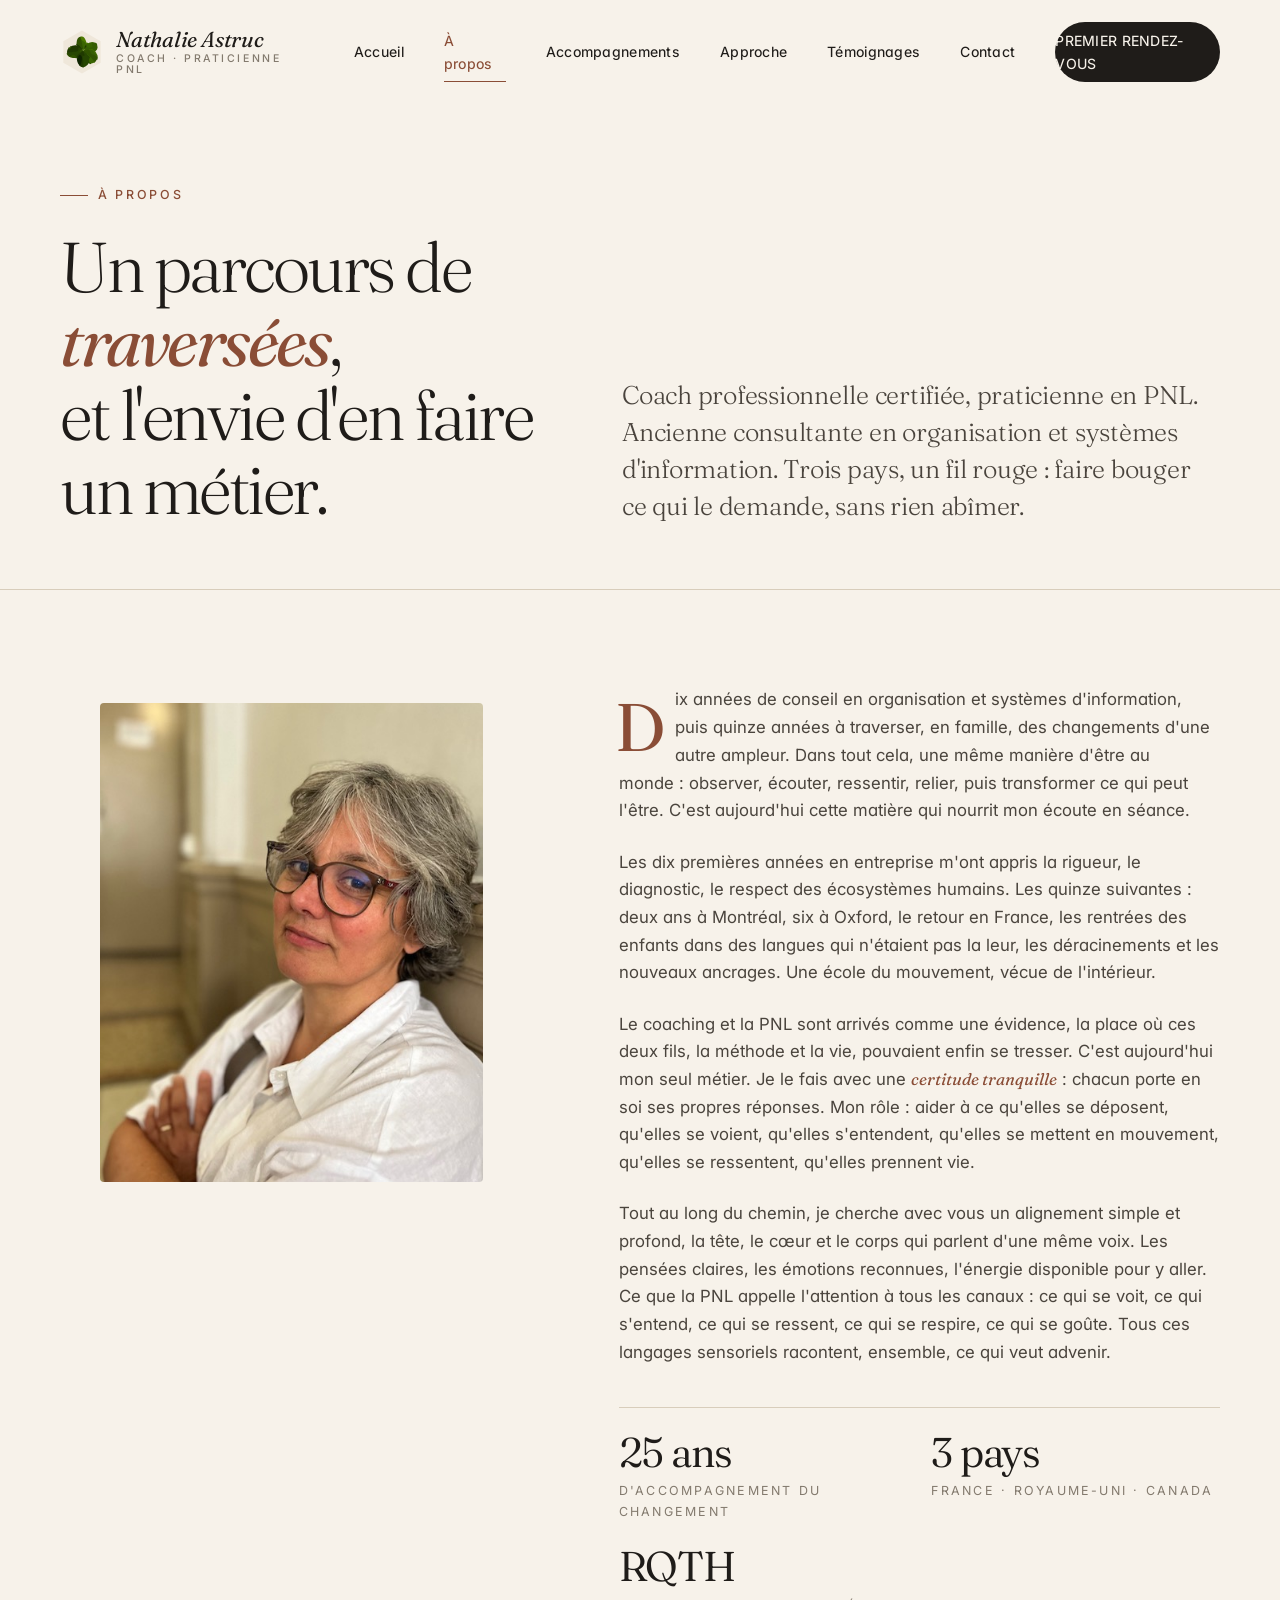
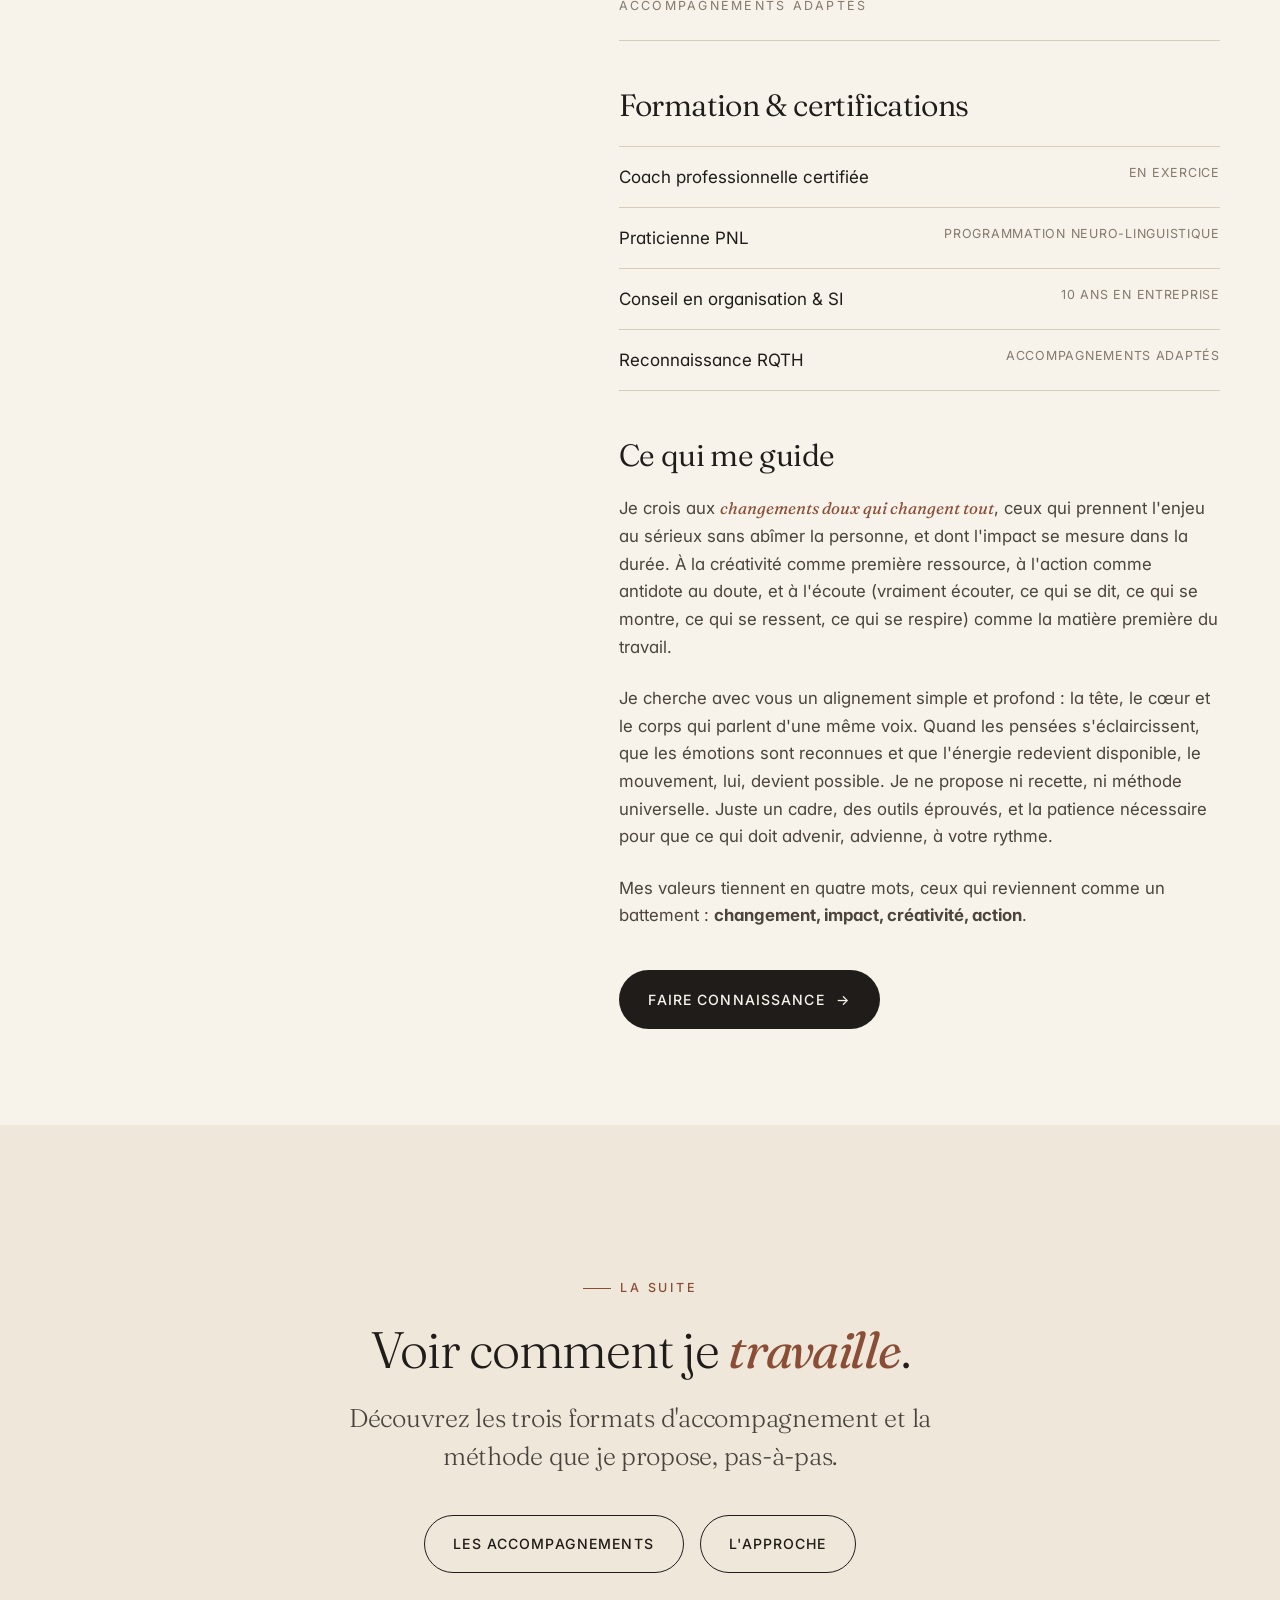
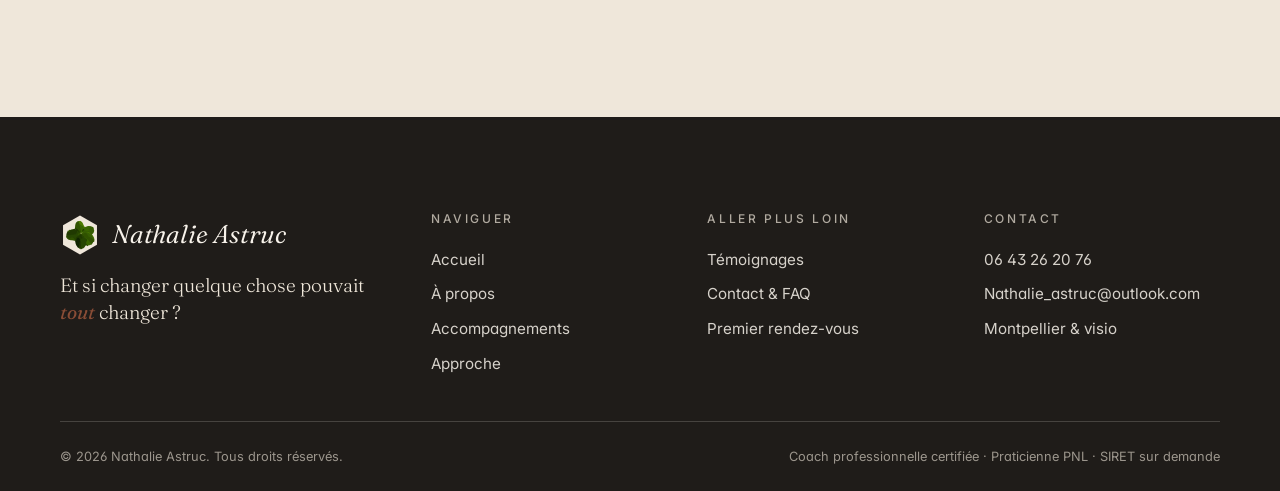
==== commit 483843a4: "Intégrer le nouveau logo trèfle (marque + favicons) - Marque principale : remplacement du logo par l" ====
--- a/a-propos.html
+++ b/a-propos.html
@@ -7,6 +7,8 @@
 <meta name="description" content="Le parcours de Nathalie Astruc : 25 ans d'accompagnement du changement, de Montpellier à Oxford et Montréal. Coach professionnelle certifiée, praticienne PNL, ancienne consultante en organisation."/>
 <meta name="theme-color" content="#f7f2ea"/>
 <link rel="icon" href="assets/favicon.svg" type="image/svg+xml"/>
+<link rel="icon" type="image/png" sizes="32x32" href="assets/favicon-32.png"/>
+<link rel="apple-touch-icon" href="assets/favicon-180.png"/>
 <link rel="preconnect" href="https://fonts.googleapis.com"/>
 <link rel="preconnect" href="https://fonts.gstatic.com" crossorigin/>
 <link href="https://fonts.googleapis.com/css2?family=Fraunces:ital,opsz,wght@0,9..144,300;0,9..144,350;0,9..144,400;0,9..144,500;1,9..144,300;1,9..144,400&family=Inter:wght@400;450;500&display=swap" rel="stylesheet"/>
@@ -146,7 +148,7 @@
     </div>
     <div class="footer-bottom">
       <span>© <span id="year">2026</span> Nathalie Astruc. Tous droits réservés.</span>
-      <span>Coach professionnelle certifiée &middot; Praticienne PNL &middot; SIRET 918&nbsp;735&nbsp;747&nbsp;00019</span>
+      <span>Coach professionnelle certifiée &middot; Praticienne PNL &middot; SIRET sur demande</span>
     </div>
   </div>
 </footer>
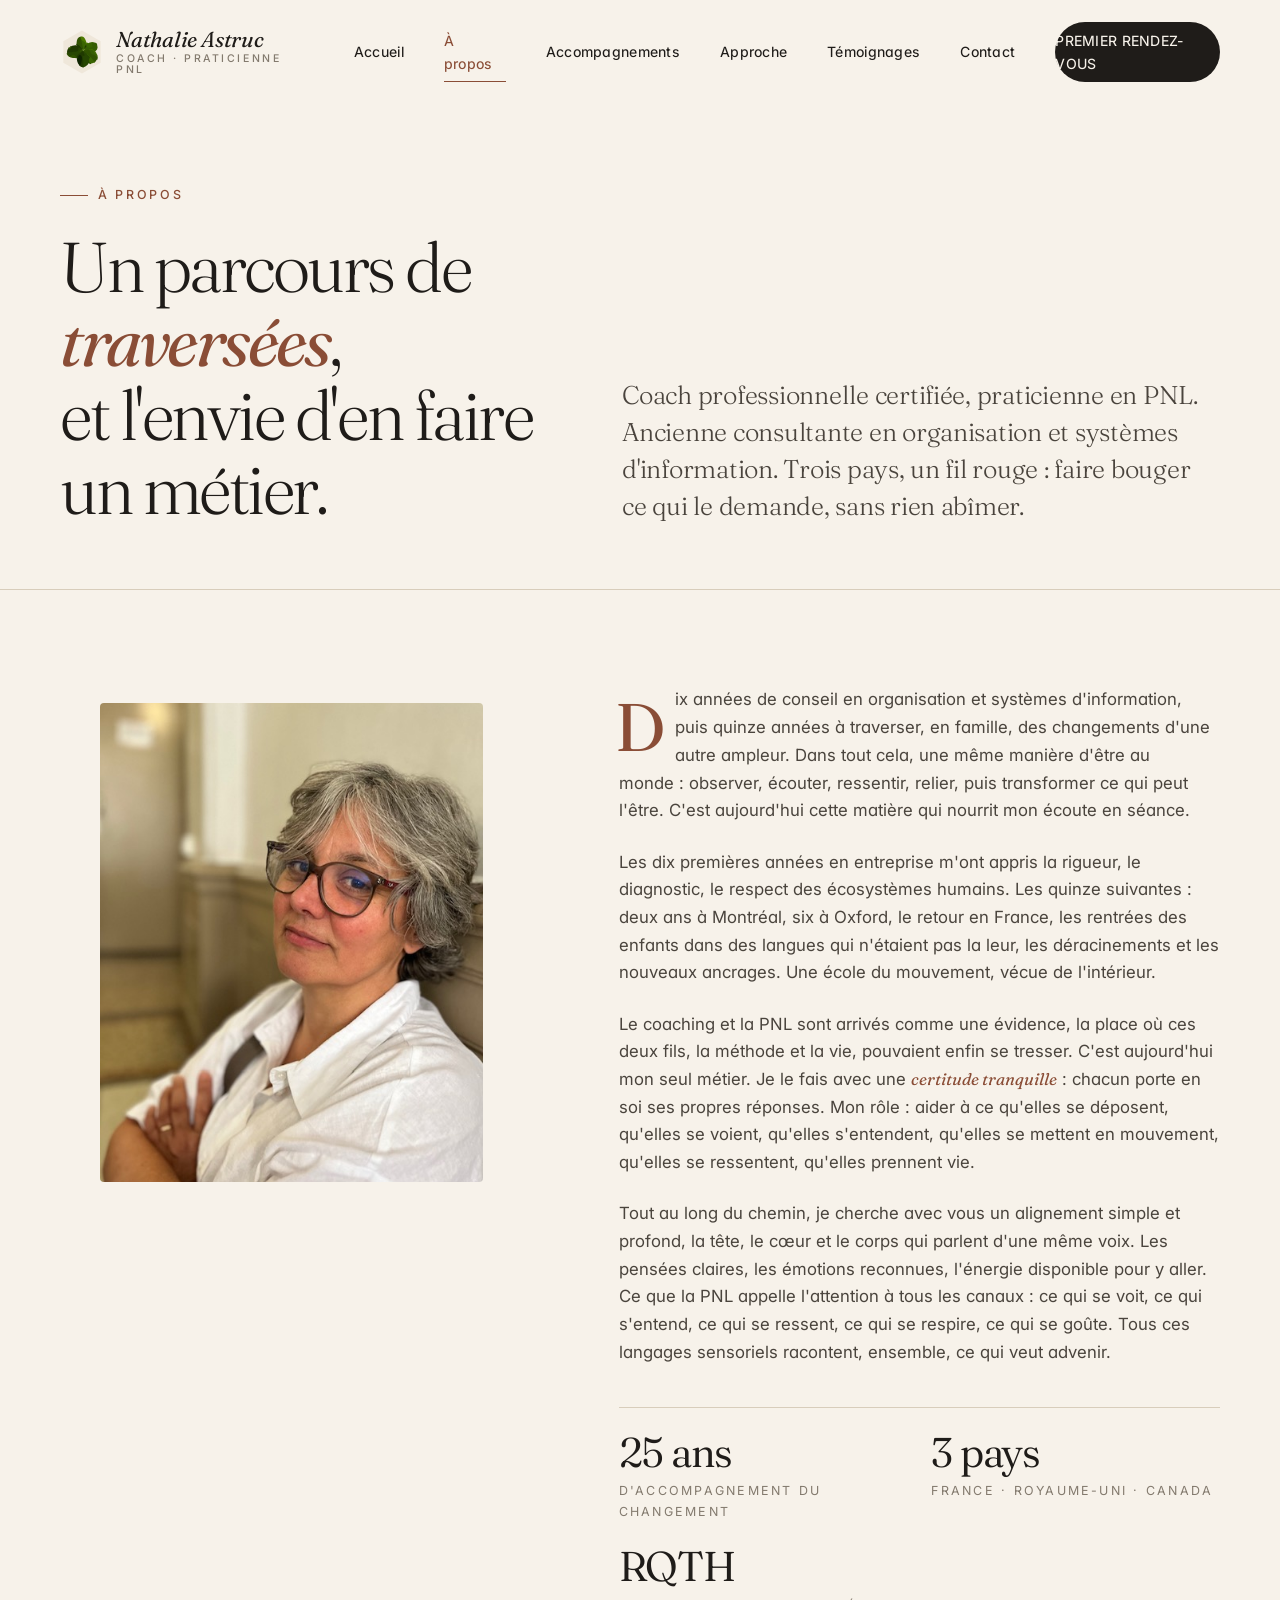
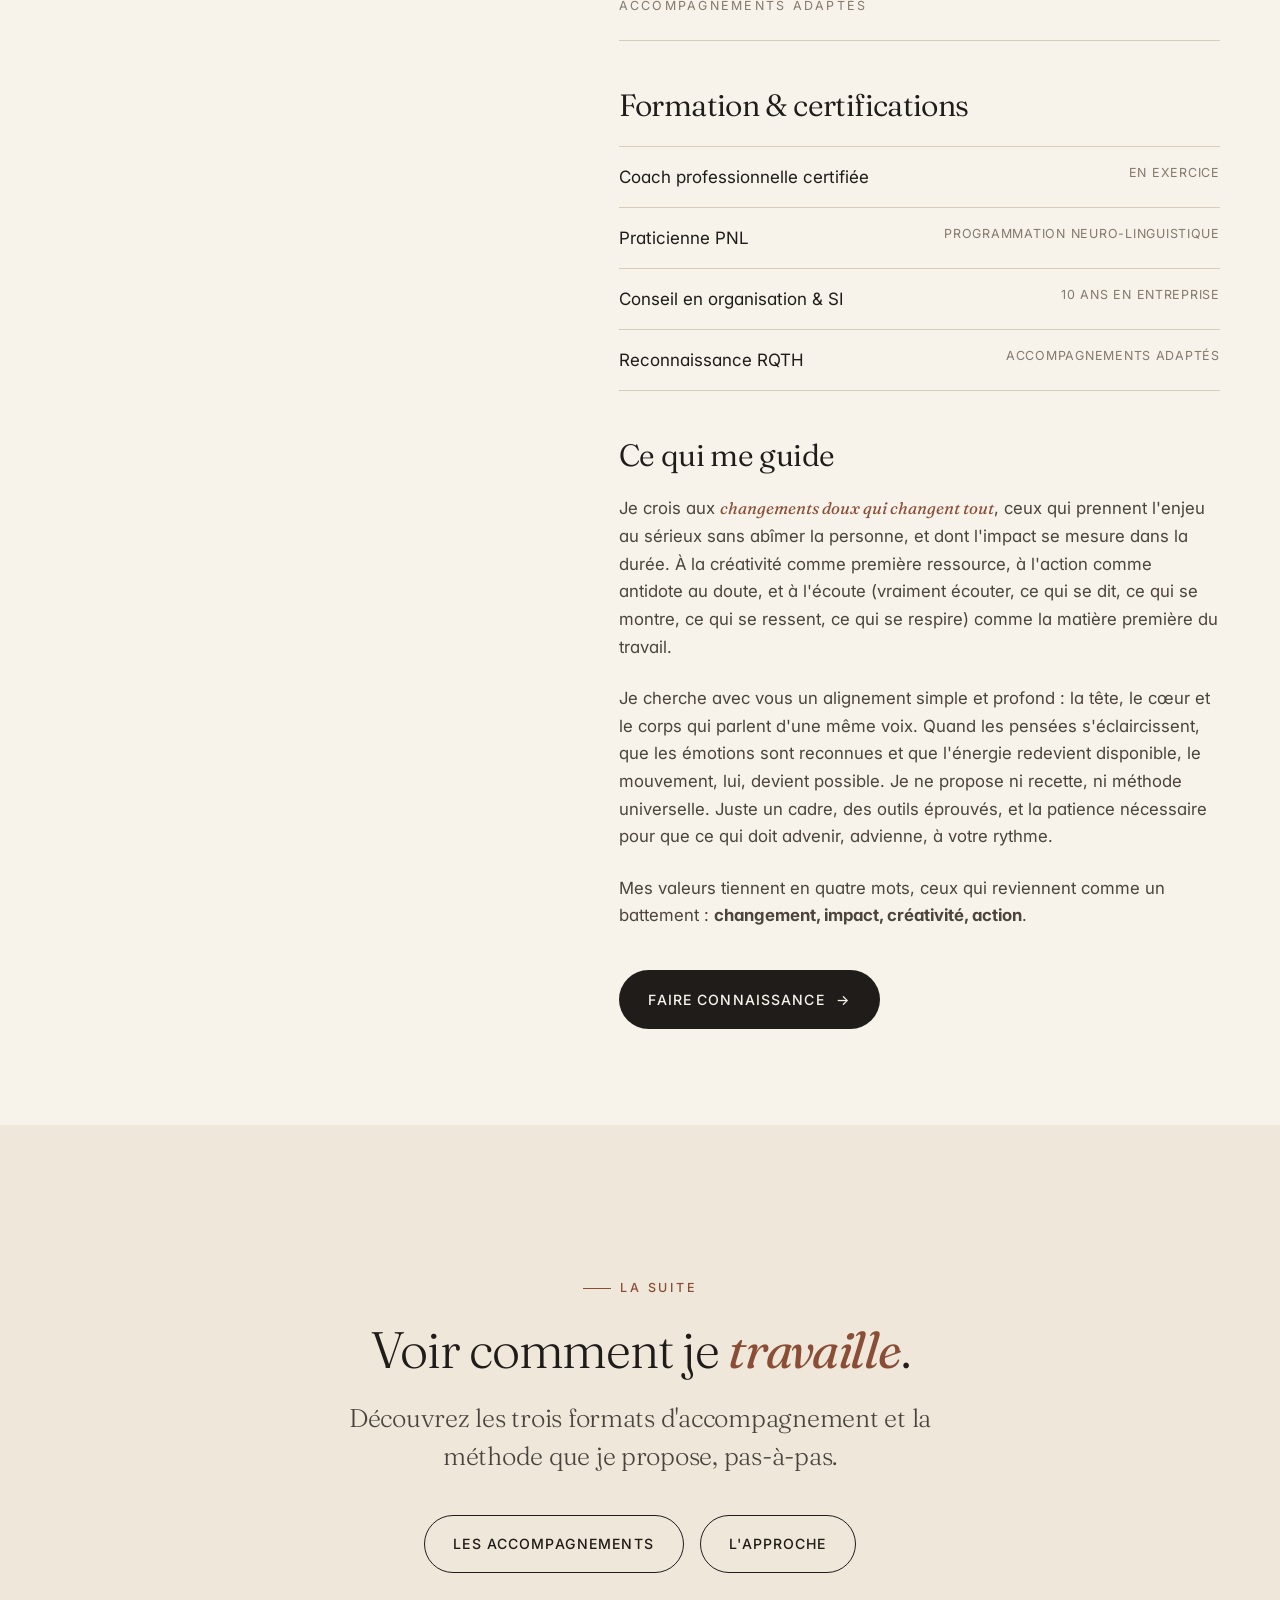
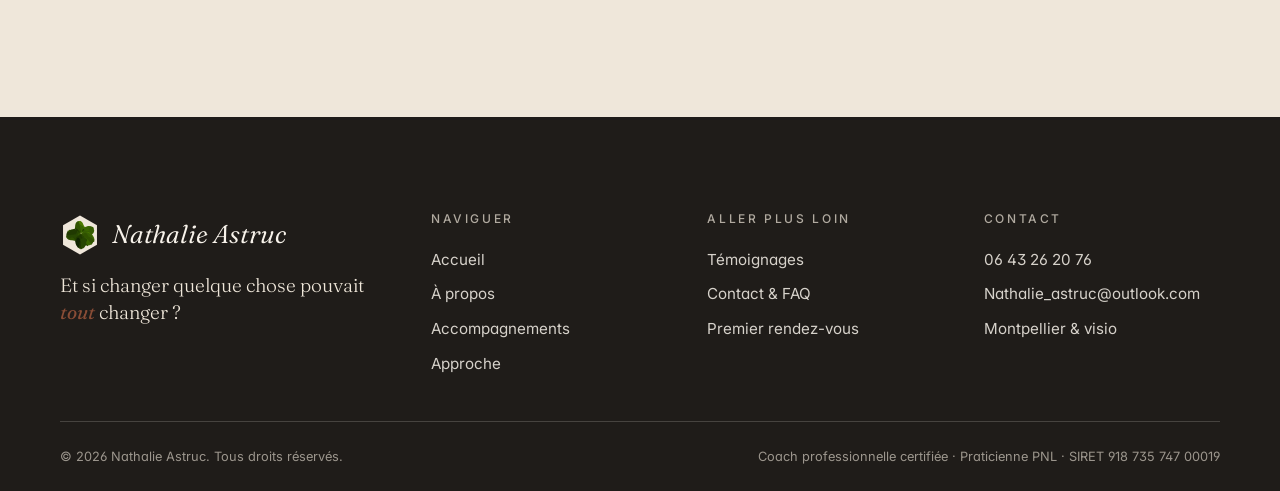
==== commit d2c60a20: "Intégrer le nouveau logo trèfle (marque + favicons) - Marque principale : remplacement du logo par l" ====
--- a/a-propos.html
+++ b/a-propos.html
@@ -148,7 +148,7 @@
     </div>
     <div class="footer-bottom">
       <span>© <span id="year">2026</span> Nathalie Astruc. Tous droits réservés.</span>
-      <span>Coach professionnelle certifiée &middot; Praticienne PNL &middot; SIRET sur demande</span>
+      <span>Coach professionnelle certifiée &middot; Praticienne PNL &middot; SIRET 918&nbsp;735&nbsp;747&nbsp;00019</span>
     </div>
   </div>
 </footer>
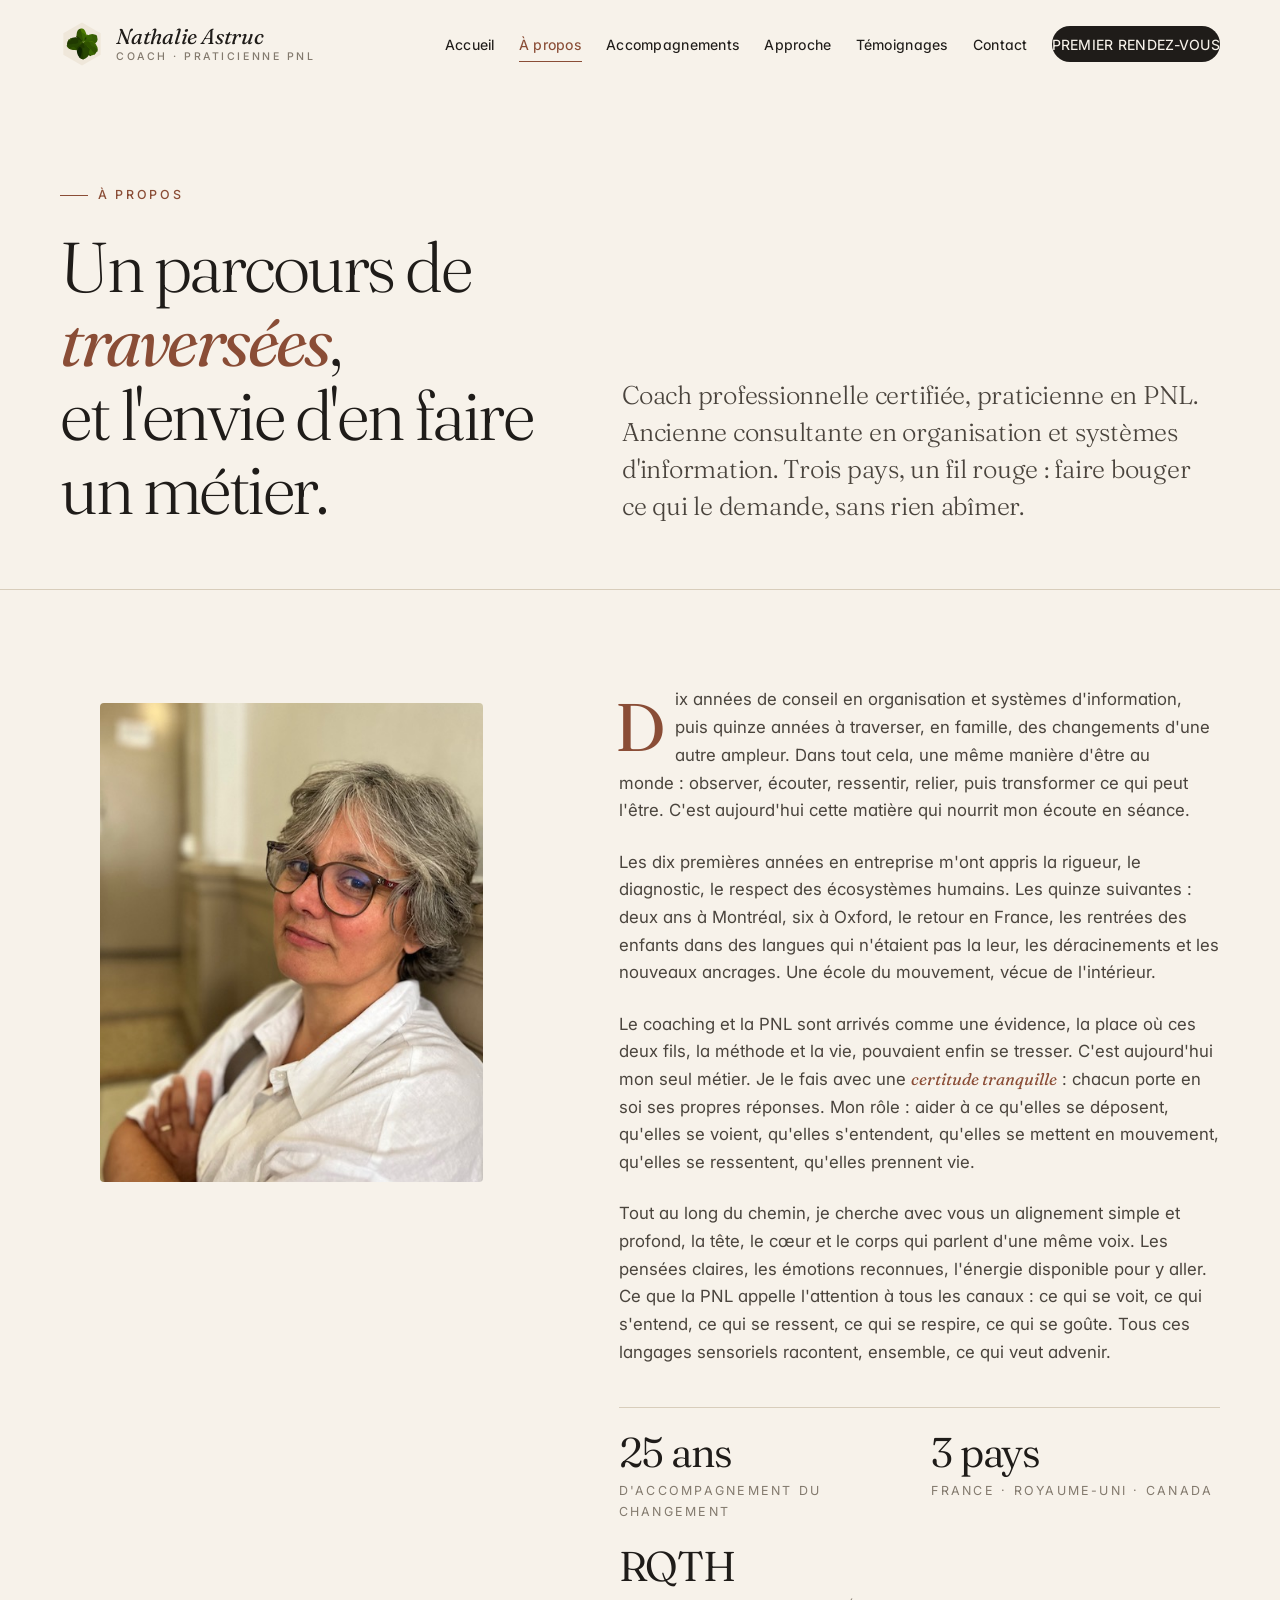
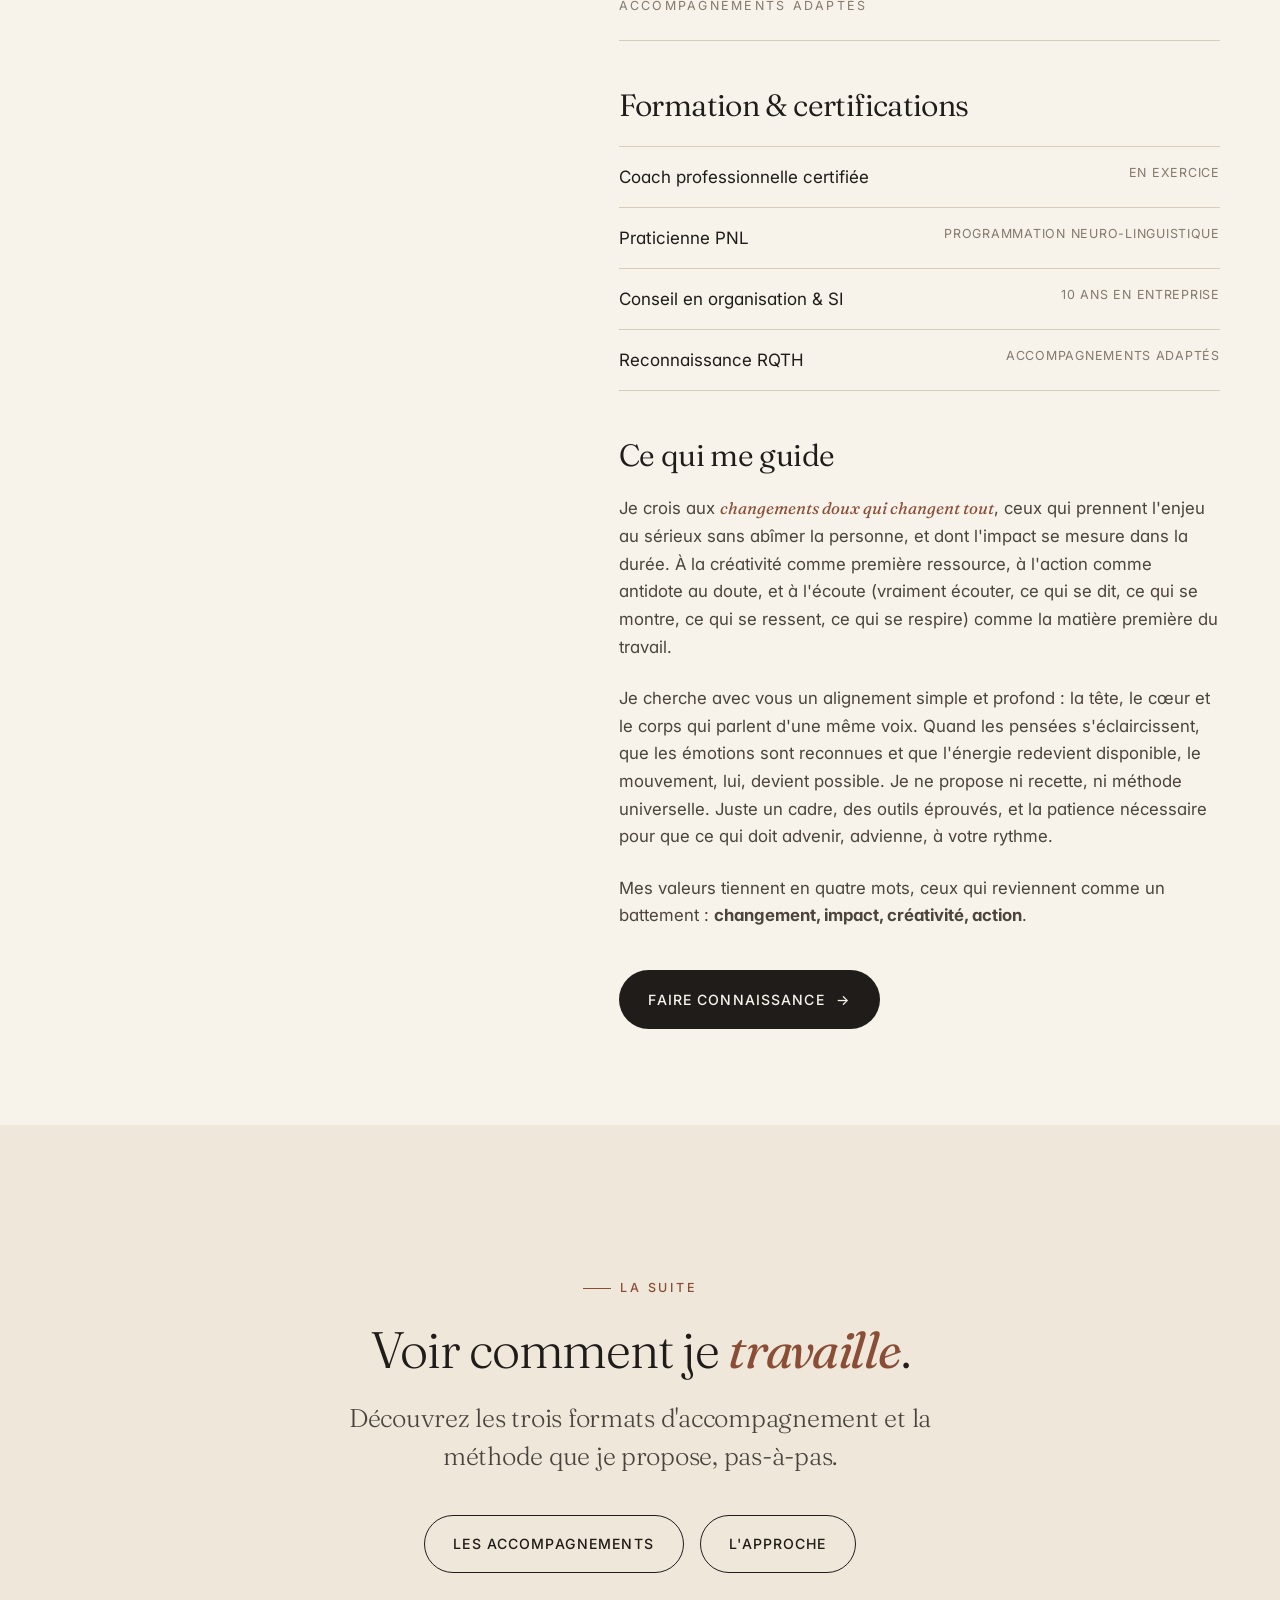
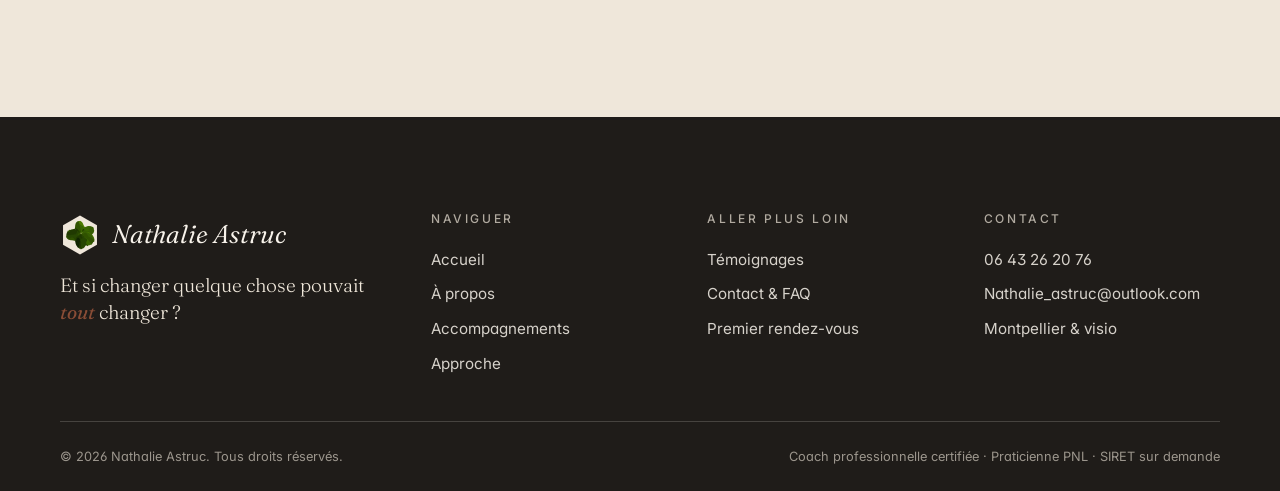
==== commit 6e96e9b0: "Merge pull request #13 from disposablecameraapp/claude/logo-animation-macbook-3pnzr5" ====
--- a/a-propos.html
+++ b/a-propos.html
@@ -148,7 +148,7 @@
     </div>
     <div class="footer-bottom">
       <span>© <span id="year">2026</span> Nathalie Astruc. Tous droits réservés.</span>
-      <span>Coach professionnelle certifiée &middot; Praticienne PNL &middot; SIRET 918&nbsp;735&nbsp;747&nbsp;00019</span>
+      <span>Coach professionnelle certifiée &middot; Praticienne PNL &middot; SIRET sur demande</span>
     </div>
   </div>
 </footer>
--- a/styles/main.css
+++ b/styles/main.css
@@ -271,7 +271,7 @@
 .nav {
   display: flex;
   align-items: center;
-  gap: var(--space-4);
+  gap: var(--space-3);
 }
 .nav a {
   font-size: 0.88rem;
@@ -280,6 +280,7 @@
   position: relative;
   padding: 0.4rem 0;
   transition: color var(--t-fast);
+  white-space: nowrap;
 }
 .nav a::after {
   content: "";
@@ -303,6 +304,7 @@
   background: var(--c-ink);
   color: var(--c-paper) !important;
   transition: background var(--t-fast);
+  white-space: nowrap;
 }
 .nav-cta:hover { background: var(--c-terracotta-deep); }
 .nav-cta::after { display: none; }
@@ -314,7 +316,7 @@
   transition: transform var(--t-fast);
 }
 
-@media (max-width: 880px) {
+@media (max-width: 1024px) {
   .nav-toggle { display: block; }
   .nav {
     position: fixed;
@@ -404,9 +406,9 @@
   font-family: var(--f-serif);
   font-style: italic;
   font-size: 1rem;
-  color: var(--c-ink);
+  color: var(--c-paper);
   letter-spacing: 0.01em;
-  text-shadow: 0 1px 14px rgba(247,242,234,0.85), 0 0 3px rgba(247,242,234,0.7);
+  text-shadow: 0 2px 18px rgba(0,0,0,0.4);
 }
 
 @media (max-width: 880px) {
@@ -891,6 +893,10 @@
   }
   .reveal { opacity: 1; transform: none; }
   html { scroll-behavior: auto; }
+  /* The keyword band is purely decorative (aria-hidden) ; keep it gently
+     scrolling even when « Réduire les animations » is enabled (e.g. macOS),
+     otherwise the universal rule above freezes it mid-screen. */
+  .marquee-track { animation-duration: 38s !important; }
 }
 
 /* --------------------------------------------------------------------------
